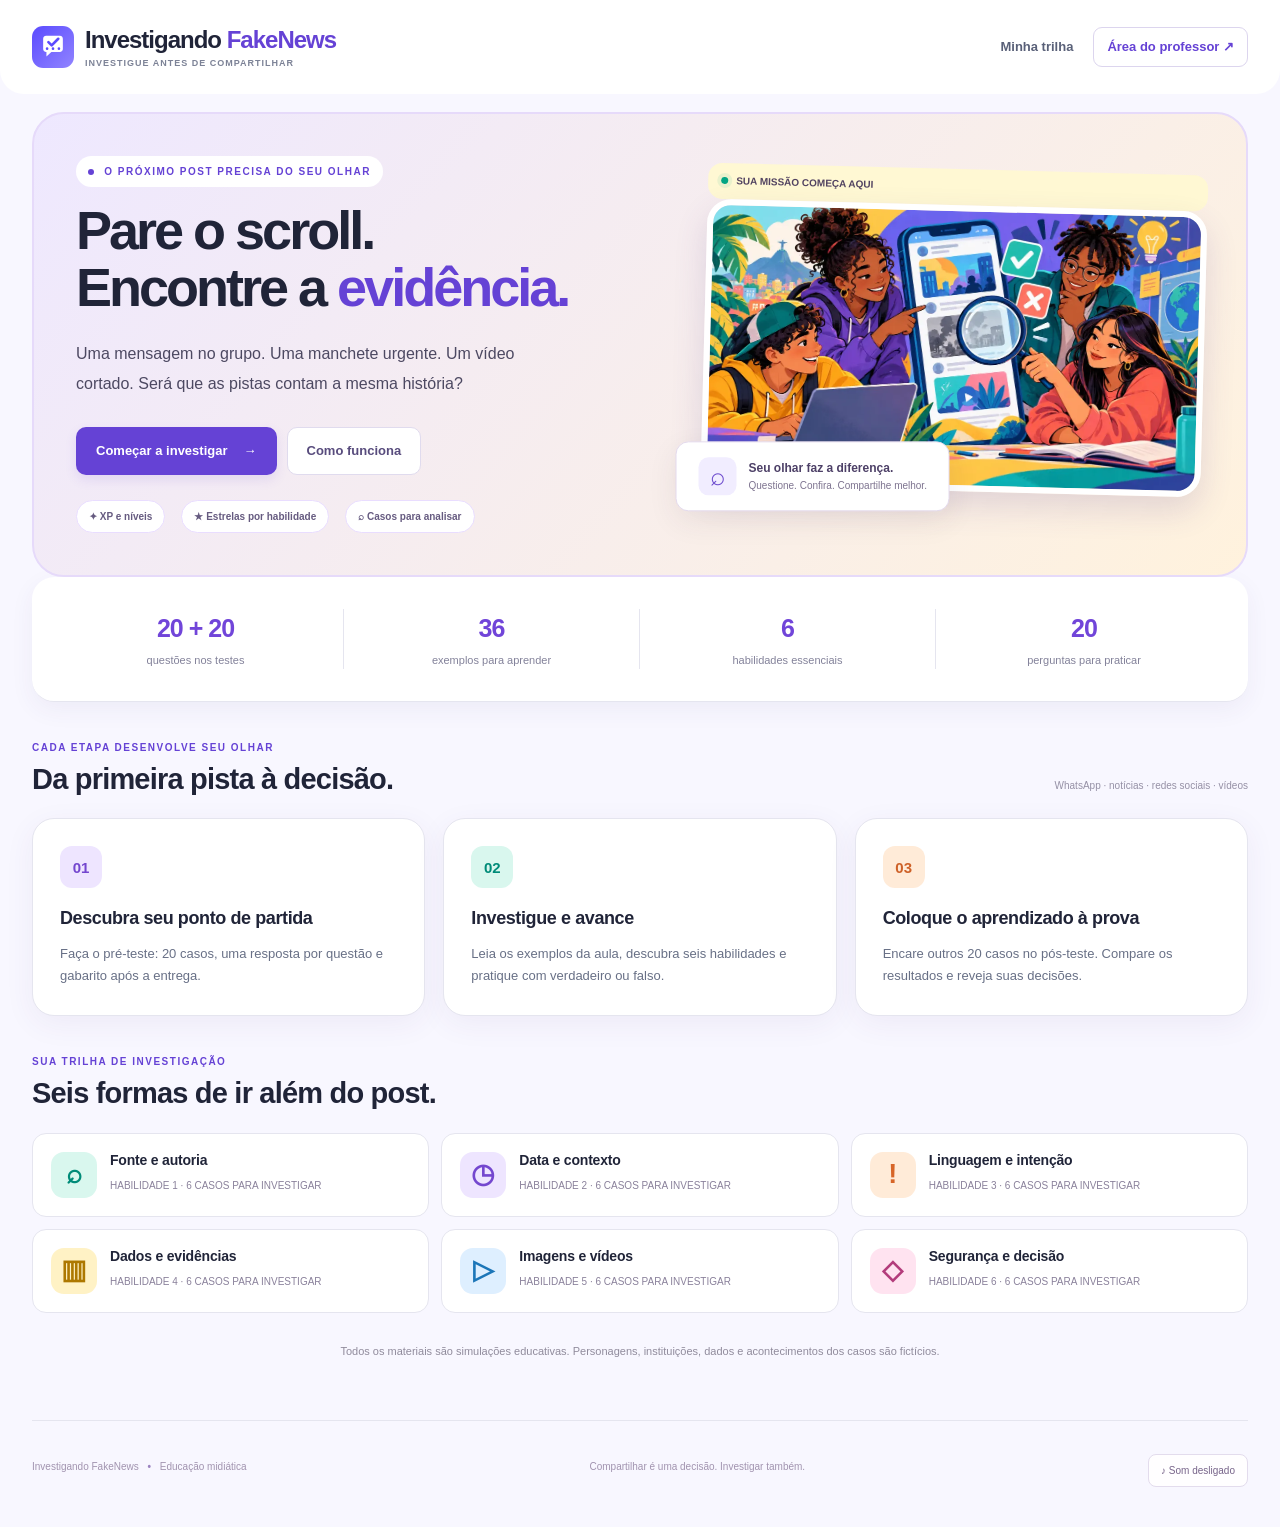
==== index.html @ 429d11fb "Exibir conclusão da aula nos painéis de progresso" ====
<!doctype html>
<html lang="pt-BR">
<head><meta charset="utf-8"><meta name="viewport" content="width=device-width,initial-scale=1"><meta name="description" content="Investigue conversas, notícias e publicações. Uma trilha de educação midiática com missões e provas contextualizadas."><title>Investigando FakeNews — Antes de compartilhar, investigue.</title><link rel="icon" href="assets/logo.svg"><link rel="stylesheet" href="styles.css?v=20261007-1"><link rel="stylesheet" href="scene.css"><link rel="stylesheet" href="aula-jovem.css?v=1"></head>
<body>
<header class="topbar"><a href="#" class="brand" onclick="app.home();return false"><img src="assets/logo.svg" alt=""><span>Investigando <span>FakeNews</span><small>investigue antes de compartilhar</small></span></a><nav aria-label="Principal"><button class="nav-link" onclick="app.login()">Minha trilha</button><button class="nav-link teacher-link" onclick="app.teacher()">Área do professor ↗</button><button id="top-logout" class="nav-link" onclick="cloud.logout()" hidden>Sair da conta</button></nav></header>
<main id="main" tabindex="-1"><section id="connecting" class="screen"><div class="panel"><h1>Recuperando sua trilha…</h1><p>Aguarde enquanto carregamos sua sessão e o progresso salvo.</p></div></section>
<section id="home" class="screen active">
<div class="hero"><div class="hero-copy"><span class="eyebrow"><i></i> O PRÓXIMO POST PRECISA DO SEU OLHAR</span><h1>Pare o scroll.<br>Encontre a <em>evidência.</em></h1><p>Uma mensagem no grupo. Uma manchete urgente. Um vídeo cortado. Será que as pistas contam a mesma história?</p><div class="actions"><button class="btn primary" onclick="app.login()">Começar a investigar <span>→</span></button><button class="btn secondary" onclick="document.getElementById('how').scrollIntoView({behavior:'smooth'})">Como funciona</button></div><div class="hero-pills"><span>✦ XP e níveis</span><span>★ Estrelas por habilidade</span><span>⌕ Casos para analisar</span></div></div><div class="hero-evidence"><div class="hero-label"><span class="pulse"></span> SUA MISSÃO COMEÇA AQUI</div><img class="hero-art" src="assets/aula-digital.webp" alt="Estudantes investigam informações digitais em conjunto"><div id="hero-case" hidden></div><div class="hero-float"><span>⌕</span><div><b>Seu olhar faz a diferença.</b><small>Questione. Confira. Compartilhe melhor.</small></div></div></div></div>
<div class="fact-strip"><div><b>20 + 20</b><span>questões nos testes</span></div><div><b>36</b><span>exemplos para aprender</span></div><div><b>6</b><span>habilidades essenciais</span></div><div><b>20</b><span>perguntas para praticar</span></div></div>
<div id="how" class="section-head"><div><span class="eyebrow">CADA ETAPA DESENVOLVE SEU OLHAR</span><h2>Da primeira pista à decisão.</h2></div><span class="section-note">WhatsApp · notícias · redes sociais · vídeos</span></div><div class="how-grid"><article><span class="step-icon purple">01</span><h3>Descubra seu ponto de partida</h3><p>Faça o pré-teste: 20 casos, uma resposta por questão e gabarito após a entrega.</p></article><article><span class="step-icon green">02</span><h3>Investigue e avance</h3><p>Leia os exemplos da aula, descubra seis habilidades e pratique com verdadeiro ou falso.</p></article><article><span class="step-icon orange">03</span><h3>Coloque o aprendizado à prova</h3><p>Encare outros 20 casos no pós-teste. Compare os resultados e reveja suas decisões.</p></article></div>
<div class="section-head"><div><span class="eyebrow">SUA TRILHA DE INVESTIGAÇÃO</span><h2>Seis formas de ir além do post.</h2></div></div><div id="home-skills" class="home-skills"></div><p class="simulation-note">Todos os materiais são simulações educativas. Personagens, instituições, dados e acontecimentos dos casos são fictícios.</p>
</section>
<section class="screen" id="login"><div class="login-layout"><div class="login-copy"><span class="eyebrow">SEU OLHAR FAZ A DIFERENÇA</span><h1>Você não precisa<br>ter todas as respostas.<br><em>Precisa saber investigar.</em></h1><p>As pistas estão nos casos. Leia com atenção, compare as fontes e use o que encontrar para decidir.</p><div class="login-facts"><b>36</b><span>exemplos para explorar<br>ao longo da trilha</span></div></div><form class="panel login-panel" onsubmit="event.preventDefault();app.enter()"><button class="back" type="button" onclick="app.home()">← Início</button><h2>Entrar com meu código</h2><p>Use o código que você escolheu ao se cadastrar. Suas respostas continuam de onde parou.</p><label for="code">Meu código de aluno</label><input id="code" placeholder="JOAO301" maxlength="20" required autocomplete="off" aria-describedby="code-help login-error"><small id="code-help">Guarde seu código. Ele é a chave de acesso ao seu progresso.</small><fieldset class="avatar-select"><legend>Escolha seu símbolo</legend><div id="login-avatars" class="avatar-options"></div></fieldset><p id="login-error" class="error" role="alert"></p><button class="btn primary full" type="submit">Continuar minha trilha →</button><button class="btn secondary full" type="button" onclick="cloud.studentSignupScreen()">Sou novo: criar meu código</button><p class="small muted">Não precisa de e-mail nem senha. Ao terminar em um computador compartilhado, use Sair da conta.</p></form></div></section>
<section class="screen" id="student-signup"><div class="login-layout"><div class="login-copy"><span class="eyebrow">PRIMEIRA INVESTIGAÇÃO</span><h1>Seu nome.<br>Sua turma.<br><em>Seu código.</em></h1><p>Cadastre-se uma vez. Depois, basta usar seu código para continuar.</p></div><form class="panel login-panel" onsubmit="event.preventDefault();cloud.registerStudent(this)"><button class="back" type="button" onclick="app.login()">← Já tenho um código</button><h2>Criar meu código de aluno</h2><label for="student-name">Nome escolhido para seu código</label><input id="student-name" name="name" minlength="2" maxlength="80" required autocomplete="name" oninput="cloud.previewCode()"><label for="student-class">Número da turma</label><select id="student-class" name="classroom_id" required onchange="cloud.previewCode()"><option value="">Carregando turmas…</option></select><small id="class-help">Escolha a turma cadastrada pelo seu professor.</small><p id="student-code-preview" class="notice">Seu código será seu nome + número da turma, sem espaços. Exemplo: JOAO301.</p><p id="student-signup-error" class="error" role="alert"></p><button class="btn primary full" type="submit">Cadastrar meu código →</button></form></div></section>
<section class="screen" id="student-code"><div class="panel account-panel"><span class="eyebrow">CADASTRO CONCLUÍDO</span><h1>Este é o seu código.</h1><p>Anote ou copie antes de continuar. Na próxima vez, você entra só com ele.</p><p id="created-code" class="created-code"></p><p id="created-student"></p><button class="btn secondary" onclick="cloud.copyCode()">Copiar código</button><button class="btn primary" onclick="app.dashboard()">Começar minha trilha →</button></div></section>
<section class="screen" id="teacher-login"><div class="panel account-panel"><button class="back" onclick="app.home()">← Início</button><h1>Entrar como professor</h1><p>Acompanhe as respostas e a evolução de suas turmas em tempo real.</p><form onsubmit="event.preventDefault();cloud.teacherLogin(this)"><label for="teacher-email">E-mail</label><input id="teacher-email" name="email" type="email" required autocomplete="username"><label for="teacher-password">Senha</label><input id="teacher-password" name="password" type="password" required autocomplete="current-password"><p id="cloud-teacher-error" class="error" role="alert"></p><button class="btn primary full" type="submit">Entrar como professor →</button></form><button class="btn secondary full" onclick="app.show('teacher-signup')">Criar minha conta de professor</button></div></section>
<section class="screen" id="teacher-signup"><div class="panel account-panel"><button class="back" onclick="app.show('teacher-login')">← Já tenho uma conta</button><h1>Criar conta de professor</h1><form onsubmit="event.preventDefault();cloud.registerTeacher(this)"><label for="prof-name">Seu nome</label><input id="prof-name" name="name" minlength="2" maxlength="80" required autocomplete="name"><label for="prof-email">E-mail</label><input id="prof-email" name="email" type="email" required autocomplete="email"><label for="prof-password">Criar senha</label><input id="prof-password" name="password" type="password" minlength="8" required autocomplete="new-password"><p class="small muted">Use pelo menos 8 caracteres. Depois do cadastro, crie suas turmas ou use o convite de outro professor.</p><p id="teacher-signup-message" role="status"></p><button class="btn primary full" type="submit">Criar conta →</button></form></div></section>
<section class="screen" id="dashboard"><div class="player-banner"><div class="player-id"><button class="avatar" id="player-avatar" onclick="app.avatarDialog()" aria-label="Trocar símbolo"></button><div><span class="eyebrow">SUA CENTRAL DE INVESTIGAÇÃO</span><h1 id="greeting"></h1><p id="student-identity"></p><p class="small">Meu código: <b id="student-current-code"></b></p><p id="player-title"></p></div></div><div class="player-stats"><div><small>XP TOTAL</small><b id="xp"></b></div><div><small>NÍVEL</small><b id="level"></b></div><div><small>ESTRELAS</small><b id="total-stars"></b></div></div></div><div class="level-progress"><div><b id="next-level"></b><span id="level-caption"></span></div><div class="progress"><i id="level-bar"></i></div></div><div id="resume"></div>
<div class="panel" style="margin:20px 0"><span class="eyebrow">AULA DE INVESTIGAÇÃO</span><h2>Aprenda a investigar, passo a passo.</h2><p id="class-lesson-status" role="status"></p><p>Uma aula contínua com 36 exemplos e explicações curtas. Leia os casos e descubra o que cada um ensina.</p><button class="btn primary" onclick="app.openClassLesson()">Abrir a aula completa →</button></div>
<details class="panel" style="margin:20px 0">
<summary style="cursor:pointer;font-weight:800;font-size:20px">Guia rápido: como investigar uma informação</summary>
<p>Antes de acreditar ou compartilhar, procure evidências. Use estas perguntas também nas missões:</p>
<ol>
<li><b>Fonte e autoria:</b> quem publicou? Procure a fonte original e veja se ela apresenta evidências.</li>
<li><b>Data e contexto:</b> quando e onde aconteceu? Um fato verdadeiro pode ser antigo ou ter sido retirado do contexto.</li>
<li><b>Linguagem e intenção:</b> o texto informa, vende algo ou tenta causar medo? Um título exagerado é um alerta, não uma prova de falsidade.</li>
<li><b>Dados e evidências:</b> os números mostram de onde vieram e como foram obtidos? Uma coincidência não prova que uma coisa causou outra.</li>
<li><b>Imagens e vídeos:</b> procure a publicação original e versões anteriores; uma imagem real pode receber uma legenda enganosa.</li>
<li><b>Segurança e decisão:</b> compare fontes independentes. Se ainda não houver evidências suficientes, não compartilhe como fato.</li>
</ol>
<div class="notice"><b>Experimente em grupo:</b> uma mensagem diz “URGENTE! Amanhã não haverá aula. Compartilhe!” e não apresenta data, autoria ou comunicado oficial. O que vocês precisam conferir antes de acreditar?</div>
<details><summary style="cursor:pointer;font-weight:700">Ver uma resposta possível</summary><p>Confirme a data e procure o comunicado nos canais oficiais da escola, acessados por você. A mensagem sozinha não prova que a informação é verdadeira nem que é falsa; enquanto não houver confirmação, não a compartilhe como fato.</p></details>
<p><b>Agora pratique:</b> abra as habilidades abaixo, leia as orientações e investigue os casos com atenção às explicações após cada resposta.</p>
</details><div class="dashboard-layout"><div><div class="section-head"><div><span class="eyebrow">UMA DECISÃO BEM FUNDAMENTADA DE CADA VEZ</span><h2>Seu próximo caso está aqui.</h2></div></div><div id="assessment-before"></div><div class="skill-grid" id="steps" style="display:none"></div><div class="assessment-grid" id="assessment-after"></div></div><aside class="game-sidebar"><article class="panel streak-panel"><span class="eyebrow">RITMO DE INVESTIGAÇÃO</span><b id="streak-count"></b><p>Acertos seguidos na primeira tentativa de novas missões.</p><span class="streak-tag">Refazer ajuda a aprender.</span></article><article class="panel collection-panel"><span class="eyebrow">SUAS CONQUISTAS</span><div id="mini-medals" class="mini-medals"></div><button class="back" onclick="app.achievements()">Abrir coleção →</button></article><article class="panel progress-panel"><div><b>Trilha concluída</b><strong id="pct"></strong></div><div class="progress"><i id="bar"></i></div><p id="progress-detail" class="small"></p></article></aside></div><div class="actions end-actions"><button class="btn secondary" onclick="app.result()">Ver minha evolução ↗</button><button class="btn quiet" onclick="app.backup()">Baixar cópia do progresso</button></div></section>
<section class="screen" id="class-lesson"><button class="back" onclick="app.dashboard()">← Central de investigação</button><div class="page-head"><div><span class="eyebrow">AULA COMPLETA · 36 EXEMPLOS</span><h1>Antes de compartilhar, investigue.</h1><p>Uma sequência de exemplos fictícios para aprender a identificar informações enganosas. Leia no seu ritmo e discuta as pistas com a turma.</p></div></div><details class="panel" style="margin:20px 0" id="desafio"><summary style="cursor:pointer;font-weight:800;font-size:20px">Desafio de Educação Digital e Midiática: Especial Fake News</summary><p>Responda verdadeiro ou falso em cada situação. Você verá uma explicação logo após escolher. É uma prática: suas respostas não são enviadas ao professor nem contam como pós-teste.</p><div id="desafio-items"></div></details><div id="class-lesson-content"></div><div class="panel"><h2>Você chegou ao final!</h2><p>Concluir a aula libera o pós-teste para ser feito no momento combinado com seu professor. A conclusão é registrada separadamente das respostas das antigas missões.</p><button class="btn primary" onclick="app.completeClassLesson()">Concluí a aula →</button></div></section>
<section class="screen" id="module"><button class="back" onclick="app.dashboard()">← Central de investigação</button><div id="module-banner" class="module-banner"></div><div class="lesson panel"><span class="eyebrow">FERRAMENTAS PARA ESSES CASOS</span><ul id="lesson-list"></ul></div><div class="progress-panel module-progress"><div><b>Casos concluídos</b><strong id="module-count"></strong></div><div class="progress"><i id="module-bar"></i></div><p id="module-star-hint" class="small"></p></div><div class="mission-grid" id="missions"></div></section>
<section class="screen quiz-screen" id="quiz"><div class="quiz-top"><button class="back" onclick="app.exitQuiz()">← Salvar e sair</button><div><span class="eyebrow" id="quiz-mode"></span><b id="quiz-count"></b></div><button id="review-button" class="btn secondary compact" onclick="app.reviewExam()">Revisar e entregar</button></div><div class="progress"><i id="quiz-bar"></i></div><div class="exam-banner" id="exam-banner"><span>✎ PROVA EM ANDAMENTO</span><span id="exam-status"></span><small>O gabarito aparece depois da entrega.</small></div><div class="question-layout"><div class="case-column"><div class="case-label"><b>⌕ MATERIAL DO CASO</b><button class="back" onclick="app.zoomCase()">Ampliar imagem ↗</button></div><div id="case-content"></div><details class="transcript"><summary>Ler o conteúdo em texto</summary><p id="case-transcript"></p></details></div><article class="question-panel"><div class="question-meta"><span class="pill" id="question-tag"></span><button class="read-btn" onclick="app.readQuestion()">◖)) Ouvir</button></div><span class="question-title" id="question-title"></span><h1 id="question-text"></h1><p id="choose-hint" class="choose-hint"></p><div class="answers" id="answers"></div><div id="feedback" class="feedback hidden" role="status" aria-live="polite"></div><div class="flag-row" id="flag-row"><button id="flag-button" onclick="app.flag()" aria-pressed="false">⚑ Marcar para revisar</button></div><div class="quiz-footer"><small id="xp-hint"></small><div class="actions"><button class="btn secondary compact" id="previous" onclick="app.previous()">← Anterior</button><button class="btn primary" id="next" onclick="app.next()">Próxima →</button></div></div></article></div><div class="exam-navigation panel" id="exam-navigation"><div><b>Navegue pelas questões</b><span><i class="legend-dot filled"></i>Respondida <i class="legend-dot flagged"></i>Revisar</span></div><div class="question-map" id="question-map"></div></div></section>
<section class="screen" id="exam-result"><button class="back" onclick="app.dashboard()">← Central de investigação</button><div class="page-head"><div><span class="eyebrow">ENTREGA CONCLUÍDA</span><h1 id="exam-result-title"></h1><p id="exam-result-subtitle"></p></div><div class="exam-grade" id="exam-grade"></div></div><div id="exam-skill-results" class="skill-results"></div><div class="section-head"><div><span class="eyebrow">O RACIOCÍNIO POR TRÁS DE CADA RESPOSTA</span><h2>Gabarito comentado</h2></div><label class="review-filter"><input id="only-errors" type="checkbox" onchange="app.renderExamReview()"> Mostrar apenas erros</label></div><div id="exam-explanations" class="exam-explanations"></div><div class="actions"><button class="btn primary" onclick="app.dashboard()">Continuar na trilha →</button><button class="btn secondary" onclick="app.result()">Comparar meus resultados</button></div></section>
<section class="screen" id="survey"><button class="back" onclick="app.dashboard()">← Central de investigação</button><div class="page-head"><div><span class="eyebrow">SUA EXPERIÊNCIA CONTA</span><h1>Como foi investigar?</h1><p>Não há resposta certa. Indique quanto concorda com cada frase.</p></div></div><form onchange="app.saveSurveyDraft()" id="survey-form" onsubmit="app.submitSurvey(event)"><div id="survey-items" class="survey-grid"></div><div class="actions"><button class="btn primary" type="submit">Salvar minha avaliação ✓</button></div></form></section>
<section class="screen" id="result"><button class="back" onclick="app.dashboard()">← Central de investigação</button><div class="page-head"><div><span class="eyebrow">SEU PERCURSO EM EVIDÊNCIAS</span><h1>Sua evolução</h1><p>Compare os primeiros resultados dos testes e acompanhe as habilidades praticadas.</p></div></div><div id="result-content"></div><div class="actions"><button class="btn primary" onclick="app.dashboard()">Continuar na trilha →</button><button class="btn secondary" onclick="window.print()">Imprimir resultado</button></div></section>
<section class="screen" id="achievements"><button class="back" onclick="app.dashboard()">← Central de investigação</button><div class="page-head"><div><span class="eyebrow">CADA CONQUISTA TEM UMA HISTÓRIA</span><h1>Sua coleção</h1><p>Investigue novos casos, aperfeiçoe suas respostas e avance nas seis habilidades.</p></div></div><div id="achievement-grid" class="achievement-grid"></div></section>
<section class="screen" id="teacher"><button class="back" onclick="app.home()">← Início</button><div class="page-head"><div><span class="eyebrow">ÁREA DO PROFESSOR</span><h1>Resultados da turma</h1><p>Participantes e respostas salvos no banco online.</p></div></div><div class="notice">Acesso restrito ao professor. As respostas e os resultados são atualizados automaticamente enquanto este painel estiver aberto.</div><details class="panel" style="margin:20px 0"><summary style="cursor:pointer;font-weight:800;font-size:20px">Roteiro para a aula de 40 minutos</summary><ol><li><b>5 minutos:</b> apresente a proposta e pergunte como a turma verifica uma informação.</li><li><b>30 minutos:</b> abra “Aula completa”. Em duplas, leiam os exemplos e conversem sobre as pistas e as explicações. Há 36 exemplos; o ritmo de referência é de cerca de 50 segundos por exemplo.</li><li><b>5 minutos:</b> retome as principais estratégias e peça que os alunos concluam a aula. Organize o pós-teste para a próxima semana.</li></ol><p>O tempo real depende da turma. O botão de conclusão registra que o aluno declarou ter terminado a leitura; ele não registra acertos nem comprova aprendizado. O pós-teste fica disponível após a conclusão e deve ser realizado no momento orientado pelo professor.</p></details><div class="actions"><button class="btn primary" onclick="app.exportCSV()">Resultados CSV ↓</button><button class="btn secondary" onclick="app.exportAnswers()">Respostas CSV ↓</button><button class="btn secondary" onclick="app.backup()">Backup JSON ↓</button><button class="btn quiet" onclick="app.teacher()">Atualizar</button></div><div class="panel"><h2>Minhas turmas</h2><p>Cadastre o número da turma para os alunos poderem criar seus códigos. Para outro professor acompanhar a mesma turma, compartilhe o convite exibido abaixo.</p><form class="actions" onsubmit="event.preventDefault();cloud.createClass(this)"><label>Nova turma <input name="number" inputmode="numeric" pattern="[0-9]{1,5}" placeholder="301" required></label><button class="btn secondary" type="submit">Criar turma</button></form><form class="actions" onsubmit="event.preventDefault();cloud.joinClass(this)"><label>Convite de outro professor <input name="invite" maxlength="24" required autocomplete="off"></label><button class="btn quiet" type="submit">Participar da turma</button></form><p id="class-management-message" role="status"></p><div id="teacher-class-list"></div></div><div id="teacher-stats" class="stats-grid"></div><div class="panel table-panel"><div class="table-head"><h2>Participantes</h2><label>Buscar código<input id="search" type="search" placeholder="ALUNO01" oninput="app.teacherTable(this.value)"></label></div><div class="table-scroll"><table><thead><tr><th>Aluno / turma / código</th><th>Pré-teste</th><th>Pós-teste</th><th>Diferença</th><th>Aula</th><th>XP</th><th>Habilidades</th><th>Percepção</th><th>Em andamento</th><th>Ações</th></tr></thead><tbody id="teacher-rows"></tbody></table></div></div><div id="teacher-details" class="panel hidden"></div></section>
</main>
<footer><span>Investigando FakeNews <b>•</b> Educação midiática</span><span>Compartilhar é uma decisão. Investigar também.</span><button id="sound-toggle" class="sound-toggle" onclick="app.toggleSound()" aria-pressed="false">♪ Som desligado</button></footer>
<div id="toast" class="toast" role="status" aria-live="polite"></div><div id="xp-balloons" class="xp-balloons" aria-hidden="true"></div><div id="reward-live" class="sr-only" aria-live="polite"></div><div id="confetti" aria-hidden="true"></div>
<dialog id="delete-student-dialog" class="dialog" aria-labelledby="delete-student-title"><h2 id="delete-student-title">Excluir aluno?</h2><p id="delete-student-name"></p><p class="notice">Esta ação apaga definitivamente a conta, as respostas e todo o progresso do aluno. Não é possível desfazer.</p><p>Para confirmar, digite o código <b id="delete-student-code"></b>.</p><form onsubmit="event.preventDefault();cloud.deleteStudent(this)"><label>Código do aluno<input id="delete-confirm-code" name="confirm_code" required autocomplete="off" maxlength="20"></label><p id="delete-student-error" role="status"></p><div class="actions"><button class="btn secondary" type="button" onclick="if(!cloud.deleting)this.closest('dialog').close()">Cancelar</button><button class="btn danger" type="submit">Excluir definitivamente</button></div></form></dialog>
<dialog id="exam-intro" class="dialog"><button class="dialog-close" aria-label="Fechar" onclick="this.closest('dialog').close()">×</button><span class="eyebrow">LEIA ANTES DE COMEÇAR</span><h2 id="exam-intro-title"></h2><div class="exam-rules"><div><b>20</b><span>questões essenciais</span></div><div><b>30–40</b><span>minutos sugeridos</span></div></div><ul><li>Leia os materiais e escolha uma alternativa por questão.</li><li>Você pode pular, voltar, mudar respostas e marcar itens para revisar.</li><li>A entrega exige as 20 respostas. O gabarito aparece ao final.</li><li>Não há contagem regressiva. Ao sair, o rascunho será salvo.</li></ul><p id="exam-intro-note" class="notice small"></p><button class="btn primary full" onclick="app.beginExam()">Começar prova →</button></dialog>
<dialog id="exam-review" class="dialog review-dialog"><button class="dialog-close" aria-label="Fechar revisão" onclick="this.closest('dialog').close()">×</button><span class="eyebrow">ANTES DA ENTREGA</span><h2>Revise suas decisões.</h2><p id="review-summary"></p><div id="review-map" class="question-map"></div><p id="review-alert" class="notice"></p><div class="actions"><button class="btn secondary" onclick="document.getElementById('exam-review').close()">Voltar à prova</button><button class="btn primary" id="submit-exam" onclick="app.submitExam()">Entregar as respostas ✓</button></div></dialog>
<dialog id="milestone" class="dialog milestone-dialog"><button class="dialog-close" aria-label="Fechar conquista" onclick="this.closest('dialog').close()">×</button><div class="milestone-icon" id="milestone-icon">★</div><span class="eyebrow">MAIS UMA CONQUISTA</span><h2 id="milestone-title"></h2><p id="milestone-text"></p><button class="btn primary full" onclick="document.getElementById('milestone').close()">Continuar →</button></dialog>
<dialog id="avatar-dialog" class="dialog"><button class="dialog-close" aria-label="Fechar símbolos" onclick="this.closest('dialog').close()">×</button><h2>Seu símbolo de investigação</h2><div id="change-avatars" class="avatar-options"></div></dialog>
<dialog id="image-dialog" class="image-dialog"><button class="dialog-close" aria-label="Fechar imagem" onclick="this.closest('dialog').close()">×</button><h2 id="image-title"></h2><p class="small muted">Imagem do caso. Se precisar, use o zoom do navegador.</p><img id="case-image" alt=""></dialog>

<script src="questions.js"></script><script src="post.js"></script><script src="missions.js"></script><script src="scenes.js"></script><script src="desafio.js?v=20261027-2"></script><script src="app.js?v=20261027-aula4"></script><script src="vendor/supabase-2.117.2.js"></script><script src="config.js"></script><script src="cloud.js?v=20261007-1"></script><script src="navigation.js?v=20261027-aula2"></script>
</body></html>
---- styles.css ----
:root{--ink:#202438;--muted:#687086;--purple:#6542d5;--purple-dark:#4930a4;--green:#008b78;--line:#e5e5ef;--bg:#f6f6fb;--shadow:0 12px 40px #30274c08;--radius:20px}*{box-sizing:border-box}html{scroll-behavior:smooth}body{margin:0;background:var(--bg);font-family:Inter,Arial,Helvetica,sans-serif;color:var(--ink);line-height:1.55}button,input,select{font:inherit}button,a,label.btn{ -webkit-tap-highlight-color:transparent}button{cursor:pointer}button:disabled{cursor:default;opacity:.5}a{color:inherit}button:focus-visible,a:focus-visible,input:focus-visible,summary:focus-visible{outline:3px solid #29a994;outline-offset:4px}h1,h2,h3,p{margin-top:0}h1,h2,h3{line-height:1.15;letter-spacing:-.8px}h1{font-size:42px;margin-bottom:15px}h2{font-size:30px;margin-bottom:15px}h3{font-size:20px;margin-bottom:10px}p{color:var(--muted);margin-bottom:16px}small{font-size:12px}img{max-width:100%;display:block}em{font-style:normal;color:var(--purple)}.topbar{max-width:1320px;margin:auto;min-height:94px;padding:20px 34px;display:flex;justify-content:space-between;align-items:center;gap:20px}.brand{text-decoration:none;display:flex;gap:11px;align-items:center}.brand img{width:42px;height:42px}.brand>span{font-size:23px;letter-spacing:-1px;font-weight:800;line-height:1.2}.brand>span>span{color:var(--purple)}.brand small{display:block;font-size:9px;letter-spacing:1px;font-weight:600;text-transform:uppercase;color:#7c8296;margin-top:3px}.topbar nav{display:flex;gap:20px;align-items:center}.nav-link{border:0;background:transparent;font-size:13px;color:#596078;font-weight:600;padding:9px 0}.teacher-link{color:var(--purple);border:1px solid #dcd5ee;border-radius:9px;padding:9px 13px}.nav-link:hover{color:var(--purple)}main{max-width:1252px;margin:0 auto;min-height:70vh;padding:18px 0 60px}main:focus{outline:0}.screen{display:none}.screen.active{display:block}.eyebrow{font-size:10px;letter-spacing:1.5px;font-weight:800;color:var(--purple);display:block;margin-bottom:15px;line-height:1.5}.eyebrow i{display:inline-block;width:6px;height:6px;background:var(--purple);border-radius:50%;margin-right:6px;vertical-align:middle}.btn{display:inline-flex;align-items:center;justify-content:center;gap:16px;padding:13px 19px;border-radius:10px;font-weight:700;font-size:13px;min-height:47px;border:1px solid transparent;text-decoration:none;transition:transform .15s,background .15s}.btn:hover:not(:disabled){transform:translateY(-1px)}.btn.primary{background:var(--purple);color:#fff;box-shadow:0 5px 12px #6742d51e}.btn.primary:hover:not(:disabled){background:var(--purple-dark)}.btn.secondary{background:#fff;border-color:#e0dbee;color:#584c7d}.btn.quiet{background:transparent;color:var(--muted);border-color:var(--line)}.btn.compact{padding:9px 13px;min-height:39px;font-size:12px}.btn.full{width:100%}.actions{display:flex;flex-wrap:wrap;align-items:center;gap:10px}.back{border:0;background:transparent;padding:5px 0;font-size:12px;color:var(--purple);font-weight:600;text-decoration:none}.back:hover{text-decoration:underline}.panel{background:#fff;border:1px solid var(--line);border-radius:var(--radius);padding:24px;box-shadow:var(--shadow)}.small{font-size:12px}.muted{color:var(--muted)}.error{font-size:12px;color:#be3544;min-height:18px;margin:10px 0}.hidden{display:none!important}.hero{display:grid;grid-template-columns:1.08fr .92fr;align-items:center;gap:64px;padding:55px 52px 56px;background:radial-gradient(ellipse at 82% 35%,#e8e0fd 0,transparent 56%),linear-gradient(115deg,#fff,#f4f0ff);border:1px solid #e8e1f5;border-radius:28px;overflow:hidden;position:relative}.hero h1{font-size:60px;letter-spacing:-3px;line-height:1.06;margin-bottom:23px}.hero-copy>p{font-size:16px;max-width:440px;line-height:1.85}.hero .actions{margin-top:28px}.hero-pills{display:flex;flex-wrap:wrap;gap:16px;font-size:10px;color:#665b80;margin-top:25px;font-weight:600}.hero-evidence{position:relative;min-width:0;transform:rotate(1.5deg);padding-bottom:30px}.hero-label{font-size:10px;font-weight:700;color:#706288;display:flex;gap:8px;align-items:center;padding:0 6px 13px}.pulse{width:7px;height:7px;border-radius:50%;background:#02a583;box-shadow:0 0 0 4px #00a58316}.hero .case-window{box-shadow:0 25px 45px #604e8225;border-radius:18px;transform:none}.hero .case-attachments{display:none}.hero .simulation-stamp{font-size:7px}.hero-float{position:absolute;bottom:6px;left:-25px;display:flex;align-items:center;gap:12px;background:#fff;box-shadow:0 10px 30px #3b2d4a15;padding:15px 22px;border:1px solid #e4daed;border-radius:13px;transform:rotate(-1.5deg)}.hero-float>span{background:#f1edff;color:#6d4cce;font-size:26px;width:38px;height:38px;border-radius:10px;text-align:center;line-height:38px}.hero-float b{display:block;font-size:12px;color:#4d4067}.hero-float small{display:block;font-size:10px;color:#7e7490}.fact-strip{display:grid;grid-template-columns:repeat(4,1fr);padding:32px 16px;margin-bottom:28px;border-bottom:1px solid var(--line)}.fact-strip>div{text-align:center;border-right:1px solid var(--line)}.fact-strip>div:last-child{border:0}.fact-strip b{display:block;font-size:25px;letter-spacing:-1px;color:#554170}.fact-strip span{display:block;color:#83829a;font-size:11px;margin-top:4px}.section-head{display:flex;justify-content:space-between;gap:25px;align-items:end;margin:38px 0 22px}.section-head h2{margin:0;font-size:29px}.section-head .eyebrow{margin-bottom:8px}.section-note{font-size:10px;color:#9590a5;white-space:nowrap;padding-bottom:3px}.how-grid{display:grid;grid-template-columns:repeat(3,1fr);gap:18px}.how-grid article{background:#fff;border:1px solid var(--line);border-radius:18px;padding:27px}.how-grid h3{font-size:18px;line-height:1.35;letter-spacing:-.4px;max-width:260px;margin:18px 0 12px}.how-grid p{font-size:13px;line-height:1.75;margin:0}.step-icon{width:42px;height:42px;display:grid;place-items:center;border-radius:12px;font-size:15px;font-weight:800}.purple{background:#eee5ff;color:#7447cf}.green{background:#d9f7ee;color:#008b78}.orange{background:#ffebd8;color:#ce6128}.home-skills{display:grid;grid-template-columns:repeat(3,1fr);gap:12px}.home-skill{display:flex;gap:13px;align-items:center;background:#fff;padding:18px;border:1px solid var(--line);border-radius:14px}.skill-icon{background:var(--pale);color:var(--color);display:grid;place-items:center;font-size:27px;font-weight:600;width:46px;height:46px;border-radius:13px;flex-shrink:0}.home-skill h3{font-size:14px;margin:0 0 4px;letter-spacing:-.2px}.home-skill small{font-size:10px;color:#8a819b}.simulation-note{font-size:11px;text-align:center;max-width:600px;margin:30px auto 0;color:#908b9c}.login-layout{display:grid;grid-template-columns:1fr 460px;gap:90px;align-items:center;max-width:1060px;margin:30px auto}.login-copy h1{font-size:43px;letter-spacing:-1.8px;line-height:1.25}.login-copy p{font-size:14px;line-height:1.8;max-width:410px}.login-facts{display:flex;align-items:center;gap:16px;margin-top:35px;padding-top:30px;border-top:1px solid var(--line)}.login-facts b{font-size:46px;letter-spacing:-2px;color:var(--purple)}.login-facts span{font-size:12px;color:var(--muted)}.login-panel{padding:35px}.login-panel h2{font-size:27px;margin-top:20px}.login-panel p{font-size:13px}.login-panel label{font-size:12px;font-weight:700;display:block;margin:20px 0 7px}.login-panel input{width:100%;border:1px solid #d5d3e4;border-radius:10px;padding:13px 15px;font-size:18px;letter-spacing:1px;color:var(--ink)}#code-help{display:block;font-size:10px;color:#8c869c;line-height:1.6;margin:8px 0 15px}.avatar-select{border:0;margin:20px 0 0;padding:0}.avatar-select legend{font-size:11px;font-weight:700;margin-bottom:10px}.avatar-options{display:flex;gap:10px;margin:12px 0}.avatar-option{border:2px solid transparent;background:#f6f3ff;border-radius:12px;min-height:63px;min-width:63px;color:var(--purple);font-size:25px;display:grid;place-items:center}.avatar-option.chosen{border-color:var(--purple);background:#e8e0fa}.avatar-option small{font-size:8px;padding:0 5px 4px}.avatar{display:grid;place-items:center;width:68px;height:68px;border:3px solid #fff;background:#eee4ff;border-radius:20px;color:#7952cd;font-size:37px;box-shadow:0 5px 15px #60438615;flex-shrink:0}.player-banner{background:linear-gradient(115deg,#eeebff,#fff 60%);border:1px solid #e1d9f3;border-radius:24px;padding:30px;display:flex;gap:25px;align-items:center;justify-content:space-between}.player-id{display:flex;gap:20px;align-items:center}.player-id .eyebrow{margin-bottom:5px}.player-id h1{font-size:29px;margin:0}.player-id p{font-size:12px;margin:5px 0;color:#7a6694}.player-stats{display:flex;gap:28px;align-items:center}.player-stats>div{border-left:1px solid #e8e1f1;padding-left:27px;min-width:76px}.player-stats small{display:block;color:#8a7e9f;font-size:9px;font-weight:700;letter-spacing:1px}.player-stats b{font-size:26px;letter-spacing:-1px;color:#5d4384;white-space:nowrap}.level-progress{margin:16px 4px 22px}.level-progress>div:first-child{display:flex;justify-content:space-between;gap:15px;font-size:11px;margin-bottom:8px;color:#8b7c9c}.level-progress b{color:#6a5687}.progress{height:7px;border-radius:10px;background:#e9e5f1;overflow:hidden}.progress i{display:block;height:100%;width:0;border-radius:10px;background:linear-gradient(90deg,#8261db,#5e42ce);transition:width .3s}.dashboard-layout{display:grid;grid-template-columns:minmax(0,1fr) 250px;gap:25px}.dashboard-layout .section-head{margin-top:16px}.dashboard-layout .section-head h2{font-size:25px}.game-sidebar{display:flex;flex-direction:column;gap:16px;padding-top:17px}.game-sidebar .panel{padding:22px}.streak-panel{background:linear-gradient(125deg,#fff,#fff5e5)}.streak-panel>b{display:block;font-size:37px;letter-spacing:-1px;color:#bd7918}.streak-panel p{font-size:11px;margin:6px 0 12px}.streak-panel .eyebrow{font-size:8px;color:#af822f}.streak-tag{font-size:9px;color:#a98648;padding:5px 8px;border-radius:6px;background:#fcf0d6}.mini-medals{display:grid;grid-template-columns:repeat(4,1fr);gap:6px;margin:14px 0}.mini-medal{width:36px;height:36px;display:grid;place-items:center;border-radius:11px;background:#fff3cd;color:#b38213;font-size:20px;border:1px solid #edd89a}.mini-medal.off{background:#f5f5f9;color:#c6c5d1;border-color:#e9e8f1}.collection-panel .back{font-size:11px}.progress-panel>div:first-child{display:flex;justify-content:space-between;gap:15px;margin-bottom:10px;font-size:12px}.progress-panel strong{color:var(--purple)}.progress-panel p{font-size:11px;line-height:1.6;margin:11px 0 0}.skill-grid{display:grid;grid-template-columns:repeat(2,1fr);gap:15px;margin:18px 0}.skill-card{border:1px solid #e1e6e9;background:#fff;border-radius:18px;overflow:hidden;position:relative;transition:transform .2s,box-shadow .2s}.skill-card:hover{transform:translateY(-2px);box-shadow:0 12px 30px #37294b0a}.skill-card.locked{background:#fcfcfe}.skill-card-top{background:var(--pale);padding:20px;display:flex;gap:15px;align-items:center}.skill-card-top .skill-icon{background:#ffffffb5;box-shadow:0 4px 8px #00000004}.skill-card-top>div:nth-child(2){flex:1;min-width:0}.skill-card-top span.kicker{display:block;color:var(--color);font-size:8px;letter-spacing:1px;font-weight:800;margin-bottom:5px}.skill-card-top h3{font-size:17px;margin:0;color:var(--color);letter-spacing:-.3px;line-height:1.25}.stars{font-size:16px;white-space:nowrap;color:#d29926;letter-spacing:1px}.stars .empty{color:#c8c2af}.skill-card-body{padding:18px 20px}.skill-card-body p{font-size:11px;min-height:35px;line-height:1.65;margin:0 0 14px}.skill-card-body .progress{height:5px;background:var(--pale)}.skill-card-body .progress i{background:var(--color)}.skill-card-status{display:flex;justify-content:space-between;font-size:9px;color:#8b8998;margin:8px 0 14px}.skill-card-body .btn{width:100%;color:var(--color);border-color:var(--pale);background:var(--pale);font-size:11px;min-height:39px;padding:9px}.assessment{display:flex;gap:18px;align-items:center;background:#fff;border:1px solid #e1dcef;border-radius:15px;padding:20px}.assessment-icon{width:40px;height:40px;background:#efeaff;border-radius:10px;display:grid;place-items:center;font-size:21px;color:var(--purple);flex-shrink:0}.assessment>div:nth-child(2){flex:1}.assessment h3{font-size:15px;margin:0 0 5px;letter-spacing:-.3px}.assessment p{font-size:10px;margin:0;line-height:1.7}.assessment .btn{font-size:11px;min-height:37px;padding:8px 12px;white-space:nowrap}.assessment-grid{display:grid;grid-template-columns:1fr 1fr;gap:15px}.assessment-grid .assessment{flex-wrap:wrap;gap:12px}.assessment-grid .assessment>div:nth-child(2){min-width:120px}.assessment-grid .assessment .btn{width:100%}.resume-card{padding:16px 20px;background:#fff8e2;border:1px solid #eddda1;border-radius:13px;margin-bottom:20px;display:flex;align-items:center;justify-content:space-between;gap:20px}.resume-card p{margin:0;font-size:12px;color:#8e712e}.resume-card b{display:block;font-size:14px;color:#7e631f}.resume-card .btn{font-size:11px;background:#a47824;color:#fff;min-height:38px;padding:8px 12px}.end-actions{margin-top:25px}.module-banner{background:var(--pale);border:1px solid color-mix(in srgb,var(--color) 15%,white);border-radius:22px;padding:32px;margin:22px 0;display:flex;align-items:center;justify-content:space-between;gap:20px}.module-banner .skill-icon{background:#fff9;width:64px;height:64px;font-size:37px}.module-title{display:flex;align-items:center;gap:22px}.module-banner h1{font-size:33px;margin:0 0 10px;color:var(--color)}.module-banner p{font-size:13px;margin:0;max-width:550px;color:#536074}.module-banner .eyebrow{color:var(--color);margin-bottom:7px}.module-badges{text-align:right;font-size:25px}.module-badges small{display:block;font-size:11px;color:var(--color);margin:6px 0 0}.lesson{padding:22px 28px;display:grid;grid-template-columns:210px 1fr;gap:20px}.lesson .eyebrow{margin:4px 0;font-size:10px}.lesson ul{margin:0;padding:0 0 0 17px;display:grid;gap:8px}.lesson li{font-size:12px;color:#6e7083;padding-left:4px}.lesson li::marker{color:var(--purple)}.module-progress{margin:25px 0}.module-progress p{font-size:11px;line-height:1.7;margin-top:8px;color:#878096}.mission-grid{display:grid;grid-template-columns:repeat(3,1fr);gap:19px}.mission-card{background:#fff;border:1px solid var(--line);border-radius:17px;overflow:hidden;box-shadow:var(--shadow)}.mission-thumb{height:184px;background:#eeedf4;overflow:hidden;border-bottom:1px solid var(--line)}.mission-thumb img{width:100%;height:100%;object-fit:cover;object-position:top;transition:transform .4s}.mission-card:hover .mission-thumb img{transform:scale(1.015)}.mission-body{padding:20px}.mission-label{display:flex;justify-content:space-between;color:#9b91ac;font-size:8px;letter-spacing:.7px;font-weight:700}.mission-label b{color:var(--color);letter-spacing:0}.mission-body h3{margin:13px 0 10px;font-size:18px;line-height:1.25;letter-spacing:-.3px}.mission-body p{font-size:11px;line-height:1.75;min-height:39px;margin-bottom:15px}.mission-body .btn{font-size:11px;min-height:38px;width:100%}.quiz-top{display:flex;justify-content:space-between;align-items:center;gap:16px;margin:2px 0 14px}.quiz-top>div{display:flex;gap:12px;align-items:center}.quiz-top .eyebrow{margin:0;font-size:9px}.quiz-top b{font-size:12px;color:#81758d}.quiz-top .back{font-size:12px}.exam-banner{display:flex;gap:20px;align-items:center;margin-top:15px;padding:12px 18px;background:#eae5fc;border:1px solid #ddd5f4;border-radius:10px;font-size:10px;color:#715a9b}.exam-banner>span:first-child{font-size:9px;font-weight:800;letter-spacing:.6px}.exam-banner>span:nth-child(2){font-weight:700}.exam-banner small{font-size:9px;margin-left:auto;color:#8a77a5}.question-layout{display:grid;grid-template-columns:minmax(0,1fr) minmax(0,1.08fr);gap:28px;align-items:start;margin:24px 0}.case-column{min-width:0}.case-label{display:flex;align-items:center;justify-content:space-between;margin-bottom:12px;gap:15px}.case-label>b{font-size:9px;letter-spacing:1px;color:#8c809a}.case-label .back{font-size:10px}.question-panel{background:#fff;border:1px solid var(--line);border-radius:18px;padding:27px;min-width:0}.question-meta{display:flex;gap:10px;justify-content:space-between;align-items:center;margin-bottom:21px}.pill{font-size:9px;font-weight:700;color:var(--color,var(--purple));background:var(--pale,#eee6ff);border-radius:6px;padding:6px 10px}.read-btn{border:0;background:transparent;color:#9b92a7;font-size:10px;padding:5px}.question-title{display:block;font-size:10px;letter-spacing:.2px;color:#9e95a9;font-weight:700;margin-bottom:9px}.question-panel h1{font-size:22px;letter-spacing:-.4px;line-height:1.45;margin-bottom:16px}.choose-hint{font-size:10px;color:#9a90a6;margin-bottom:14px}.answers{display:grid;gap:10px}.answer{border:1px solid #dedbe9;background:#fff;border-radius:11px;padding:14px;display:flex;align-items:flex-start;gap:12px;color:#676275;font-size:12px;text-align:left;line-height:1.7;width:100%;transition:border .15s,background .15s;opacity:1!important}.answer:hover:not(:disabled){border-color:#9a82d5;background:#faf8ff}.letter{display:grid;place-items:center;width:27px;height:27px;background:#f4f1fa;color:#8c7fa1;border-radius:7px;font-weight:700;font-size:11px;flex-shrink:0;line-height:1}.answer.selected{border:2px solid #7956d1;padding:13px;background:#f5f0ff;color:#5b4880}.answer.selected .letter{background:#7d59d6;color:#fff}.answer.correct{border-color:#54b392;background:#edfaf4;color:#287453}.answer.correct .letter{background:#4ba884;color:#fff}.answer.wrong{border-color:#d898a5;background:#fff1f4;color:#9d5367}.answer.wrong .letter{background:#c87789;color:#fff}.feedback{font-size:12px;line-height:1.8;margin-top:17px;padding:16px;border-radius:10px;background:#f3f8f5;color:#49705c;border:1px solid #d9eadf}.feedback b{display:block;margin-bottom:6px;font-size:12px}.feedback.bad{background:#fff8ef;color:#8e704b;border-color:#f0e1c8}.flag-row{margin-top:16px}.flag-row button{border:0;background:#f6f4f9;border-radius:8px;font-size:10px;color:#9a8eaa;padding:9px 12px}.flag-row button[aria-pressed=true]{background:#fff0c9;color:#99700b}.quiz-footer{display:flex;flex-direction:column;gap:13px;margin-top:22px;padding-top:16px;border-top:1px solid #eeebf4}.quiz-footer>small{font-size:9px;line-height:1.6;color:#a097ae}.quiz-footer .actions{justify-content:space-between}.quiz-footer .btn{font-size:11px;min-height:40px;padding:10px 14px}.transcript{margin-top:15px;padding:13px 16px;border:1px solid #e3deec;border-radius:11px;font-size:11px;color:#8b829a;background:#fbfaff}.transcript summary{cursor:pointer;font-weight:600}.transcript p{font-size:14px;line-height:1.9;margin:14px 0 0;white-space:pre-line;color:#655d76}.exam-navigation{margin:25px 0;padding:19px 22px}.exam-navigation>div:first-child{display:flex;gap:20px;justify-content:space-between;align-items:center;font-size:11px;color:#867991;margin-bottom:13px}.exam-navigation>div:first-child b{color:#6b5b7d}.exam-navigation>div:first-child span{font-size:9px;display:flex;gap:8px;align-items:center}.legend-dot{width:9px;height:9px;display:inline-block;border-radius:3px}.legend-dot.filled{background:#b7a4e9}.legend-dot.flagged{background:#f6d47a;margin-left:8px}.question-map{display:grid;grid-template-columns:repeat(10,1fr);gap:8px}.qnav{border:1px solid #e3deee;background:#fff;border-radius:8px;position:relative;min-height:37px;min-width:0;font-size:11px;color:#a098ae;line-height:1;padding:8px}.qnav.answered{border-color:#d3c3f1;background:#efe7ff;color:#7755b7}.qnav.flagged{box-shadow:inset 0 -3px #eac258}.qnav.flagged::after{content:'⚑';position:absolute;right:3px;top:3px;font-size:8px;color:#b98a16}.qnav.current{outline:2px solid var(--purple);outline-offset:2px;color:var(--purple)}.page-head{display:flex;gap:25px;justify-content:space-between;align-items:center;margin:30px 0}.page-head p{font-size:13px;line-height:1.8;margin-bottom:0}.page-head .eyebrow{margin-bottom:8px}.exam-grade{flex-shrink:0;background:linear-gradient(125deg,#7150d3,#9a72e9);border-radius:20px;padding:22px 34px;text-align:center;color:#fff;min-width:175px}.exam-grade b{font-size:41px;letter-spacing:-2px;display:block;line-height:1.1}.exam-grade small{font-size:10px;color:#ebddff}.skill-results{display:grid;grid-template-columns:repeat(6,1fr);gap:10px}.skill-result{background:#fff;border:1px solid var(--line);border-radius:12px;padding:15px 12px}.skill-result>span{color:var(--color);font-size:10px;font-weight:700;display:block;min-height:31px;line-height:1.5}.skill-result>b{font-size:21px;display:block;margin:9px 0 8px;color:#7c6c93}.skill-result .progress{height:4px;background:var(--pale)}.skill-result .progress i{background:var(--color)}.review-filter{font-size:11px;display:flex;align-items:center;gap:7px;color:#8c809c;white-space:nowrap}.review-filter input{accent-color:var(--purple)}.exam-explanations{display:grid;gap:12px;margin-bottom:30px}.review-item{background:#fff;border:1px solid var(--line);border-radius:15px;overflow:hidden}.review-item>summary{display:flex;align-items:center;gap:15px;padding:18px 22px;cursor:pointer;list-style:none}.review-item>summary::-webkit-details-marker{display:none}.review-item>summary>b{width:28px;height:28px;display:grid;place-items:center;border-radius:8px;background:#f5f1fb;color:#887d98;font-size:11px;flex-shrink:0}.review-item>summary>span{flex:1;font-size:13px;font-weight:600;color:#665976}.review-item>summary>small{font-size:10px;border-radius:5px;padding:4px 8px;white-space:nowrap}.review-item>summary::after{content:'＋';font-size:14px;color:#988aaa}.review-item[open]>summary::after{content:'−'}.review-item .status-correct{color:#378064;background:#e8f6ee}.review-item .status-wrong{color:#a17446;background:#fff1dd}.review-item-body{padding:0 22px 22px}.review-item-body .review-prompt{font-size:13px;line-height:1.8;color:#6b607b}.review-item-body .review-answer{padding:10px 13px;border-radius:8px;background:#f5f1fb;font-size:12px;line-height:1.8;color:#796a8d;margin-bottom:8px}.review-item-body .review-answer.correct-answer{background:#eef8f2;color:#4f8166}.review-rationale{padding:14px 16px;background:#faf9fd;border:1px solid #eeeaf3;border-radius:10px;margin:14px 0 0;font-size:12px;line-height:1.85}.review-case{margin:13px 0}.review-case>summary{font-size:11px;color:var(--purple);cursor:pointer}.review-case .case-window{max-width:580px;margin:15px 0}.survey-grid{display:grid;grid-template-columns:1fr 1fr;gap:16px;margin-bottom:25px}.survey-item{background:#fff;border:1px solid var(--line);border-radius:17px;padding:22px}.survey-item fieldset{border:0;padding:0;margin:0}.survey-item legend{font-size:14px;font-weight:600;color:#756385;line-height:1.65;margin-bottom:20px}.scale{display:grid;grid-template-columns:repeat(5,1fr);gap:6px}.scale input{position:absolute;opacity:0}.scale label{display:block;text-align:center;font-size:8px;line-height:1.6;color:#aaa0b7;padding:10px 4px;border:1px solid #e9e3f1;border-radius:10px;cursor:pointer;min-height:92px}.scale label b{display:block;font-size:22px;color:#a291bd;margin-bottom:3px}.scale input:checked+label{border:2px solid #8763d0;background:#f3ecfc;color:#8265a8;padding:9px 3px}.scale input:checked+label b{color:#7d5cbb}.scale input:focus-visible+label{outline:3px solid #29a994;outline-offset:3px}.stats-grid{display:grid;grid-template-columns:repeat(4,1fr);gap:16px;margin:24px 0}.stat{background:#fff;border:1px solid var(--line);border-radius:16px;padding:24px}.stat>span{display:block;font-size:9px;letter-spacing:1px;font-weight:700;color:#9387a3;margin-bottom:8px}.stat>b{font-size:33px;display:block;letter-spacing:-1px;color:#765c95}.stat>small{font-size:10px;display:block;color:#a398b1;margin-top:4px}.result-grid{display:grid;grid-template-columns:1fr 1fr;gap:18px;margin:25px 0}.result-grid h2{font-size:21px}.result-grid p{font-size:12px;line-height:1.8}.chart-row{display:flex;gap:15px;align-items:center;margin:20px 0;font-size:10px;color:#867596}.chart-track{height:10px;flex:1;border-radius:20px;background:#eee7f5;overflow:hidden}.chart-track i{display:block;height:100%;background:#baa0dc;border-radius:20px}.chart-row.post i{background:#65b29a}.chart-row b{width:36px;text-align:right;font-size:12px}.result-actions{display:flex;gap:10px;flex-wrap:wrap;margin-top:25px}.result-actions .btn{font-size:11px;min-height:38px}.result-skills{display:grid;gap:12px;margin-top:18px}.result-skill{display:flex;align-items:center;gap:14px;border-bottom:1px solid #eeeaf5;padding:13px 0}.result-skill>div{flex:1}.result-skill b{font-size:12px;color:var(--color)}.result-skill small{display:block;font-size:9px;color:#9f92af;margin-top:4px}.achievement-grid{display:grid;grid-template-columns:repeat(4,1fr);gap:17px}.achievement{padding:26px 20px;border:1px solid #e5d49e;border-radius:17px;background:linear-gradient(140deg,#fff,#fff8e3);text-align:center}.achievement.off{background:#fff;border-color:var(--line)}.achievement>span{display:grid;place-items:center;width:56px;height:56px;border-radius:17px;background:#fff2c2;margin:0 auto 18px;font-size:30px;color:#b38723;border:1px solid #e9d188}.achievement.off>span{background:#f7f5fa;border-color:#ebe7f2;color:#c5bbd1}.achievement h3{font-size:15px;letter-spacing:-.2px;color:#8f7042;line-height:1.3}.achievement.off h3{color:#9b8ba9}.achievement p{font-size:10px;line-height:1.7;color:#a58d6c;margin-bottom:0;min-height:33px}.achievement.off p{color:#b0a6b9}.achievement small{display:block;font-size:9px;color:#b3996f;margin-top:15px;font-weight:700}.notice{background:#f1edfa;border:1px solid #e0d7f0;color:#8f78ab;padding:16px 20px;border-radius:10px;font-size:12px;line-height:1.8;margin:15px 0 20px}.table-head{display:flex;justify-content:space-between;align-items:center;gap:20px;margin-bottom:20px}.table-head h2{font-size:23px;margin:0}.table-head label{font-size:9px;color:#9c8dad}.table-head input{display:block;margin-top:5px;border:1px solid #ded6ea;border-radius:8px;padding:9px 12px;color:#7c6b8e;font-size:12px}.table-scroll{overflow:auto}table{width:100%;border-collapse:collapse;font-size:11px;text-align:left;white-space:nowrap}th{font-size:9px;color:#9a89ad;background:#f9f6fc;padding:13px 11px}td{padding:15px 11px;border-bottom:1px solid #ede7f5;color:#8b779c}td button{font-size:10px;border:1px solid #ddd0ec;background:#fff;border-radius:6px;padding:6px 9px;color:#9a81b1}#teacher-details{margin-top:22px}#teacher-details h2{font-size:24px}#teacher-details h3{font-size:17px;margin-top:22px}#teacher-details p{font-size:12px;line-height:1.8}.dialog{border:1px solid #e0d7f0;border-radius:23px;padding:35px;width:min(92vw,540px);max-height:88vh;overflow:auto;box-shadow:0 20px 80px #2c213655;color:var(--ink)}.dialog::backdrop,.image-dialog::backdrop{background:#30233b77;backdrop-filter:blur(5px)}.dialog h2{font-size:29px;margin-top:12px}.dialog p{font-size:12px;line-height:1.85}.dialog ul{padding-left:20px;margin:24px 0;color:#9784a7;display:grid;gap:12px;font-size:12px;line-height:1.8}.dialog-close{position:absolute;right:14px;top:10px;font-size:24px;background:#faf8fd;border:0;color:#a593b6;border-radius:50%;width:31px;height:31px;line-height:31px;padding:0}.exam-rules{display:flex;gap:15px;margin:22px 0}.exam-rules>div{flex:1;background:#f4effb;border-radius:12px;padding:15px}.exam-rules b{display:block;color:#9475c1;font-size:25px;line-height:1.4}.exam-rules span{font-size:10px;color:#a695b7}.review-dialog .question-map{margin:20px 0;grid-template-columns:repeat(5,1fr);gap:10px}.review-dialog .qnav{min-height:40px}.review-dialog .notice{font-size:11px}.milestone-dialog{text-align:center}.milestone-icon{font-size:40px;width:90px;height:90px;border-radius:30px;background:#fff0c2;color:#d7a024;display:grid;place-items:center;margin:0 auto 25px}.image-dialog{width:min(94vw,920px);border:0;border-radius:16px;padding:30px;max-height:94vh;box-shadow:0 20px 80px #0004}.image-dialog h2{font-size:22px;color:#8d72a6;max-width:85%}.image-dialog img{width:100%;height:auto;border:1px solid #e4def0;border-radius:12px}.toast{position:fixed;bottom:25px;left:50%;transform:translate(-50%,20px);background:#34274b;color:#fff;border-radius:12px;padding:14px 22px;font-size:12px;line-height:1.7;z-index:90;box-shadow:0 8px 30px #2d23452b;max-width:min(90vw,650px);opacity:0;pointer-events:none;transition:opacity .2s,transform .2s}.toast.show{opacity:1;transform:translate(-50%,0)}.xp-balloons{position:fixed;right:38px;bottom:95px;z-index:89;pointer-events:none}.xp-balloon{position:relative;width:114px;height:135px;background:linear-gradient(145deg,#b98bff,#7650d1 65%,#5b36ad);border:2px solid #cab0ef;border-radius:52% 52% 49% 49%;box-shadow:inset -12px -10px 25px #4f25933a,0 13px 35px #6243b24d;color:white;display:flex;flex-direction:column;align-items:center;justify-content:center;animation:xp-float 4.6s ease-out forwards;margin-top:14px;text-align:center}.xp-balloon::before{content:'';position:absolute;left:24px;top:15px;width:15px;height:30px;border-radius:50%;background:#fff5;transform:rotate(30deg)}.xp-balloon::after{content:'';position:absolute;width:1px;height:50px;top:100%;left:50%;background:#b79acb;box-shadow:0 0 1px #c4adda}.xp-balloon>b{font-size:25px;line-height:1.3;letter-spacing:-1px}.xp-balloon small{font-size:10px;color:#eedfff}.xp-balloon i{position:absolute;bottom:-5px;border-left:6px solid transparent;border-right:6px solid transparent;border-top:9px solid #8458c6;width:0;height:0}.sound-toggle{position:fixed;bottom:17px;right:20px;padding:7px 11px;border:1px solid #e3dced;background:#ffffffef;color:#a28faf;border-radius:8px;font-size:9px;z-index:40}.sound-toggle[aria-pressed=true]{color:#8f6bb3;background:#f7efff}#confetti{position:fixed;inset:0;pointer-events:none;z-index:80;overflow:hidden}#confetti i{position:absolute;top:-25px;width:8px;height:13px;opacity:0;animation:confetti-drop 1.9s ease-out forwards}.sr-only{position:absolute;width:1px;height:1px;padding:0;margin:-1px;overflow:hidden;clip:rect(0,0,0,0);white-space:nowrap;border:0}footer{display:flex;align-items:center;justify-content:space-between;max-width:1252px;margin:auto;padding:25px 0 40px;border-top:1px solid var(--line);font-size:10px;color:#a193af}footer b{color:#9b83c0;margin:0 6px}
@keyframes xp-float{0%{transform:translateY(65px) scale(.7);opacity:0}12%{transform:translateY(0) scale(1);opacity:1}70%{transform:translateY(-30px) rotate(3deg);opacity:1}100%{transform:translateY(-180px) rotate(-6deg);opacity:0}}@keyframes confetti-drop{0%{transform:translateY(0) rotate(0);opacity:0}15%{opacity:1}100%{transform:translateY(85vh) rotate(440deg);opacity:0}}
@media(max-width:1320px){main,footer{margin-left:32px;margin-right:32px}.hero{gap:42px;padding:46px 40px}.hero h1{font-size:54px}.topbar{padding:20px 32px}}
@media(max-width:1080px){.hero{gap:28px;padding:35px 28px}.hero h1{font-size:46px;letter-spacing:-2px}.hero-copy>p{font-size:14px}.hero .eyebrow{font-size:8px}.hero-pills{gap:10px;font-size:8px}.hero-float{left:-10px;padding:12px 15px}.dashboard-layout{grid-template-columns:minmax(0,1fr) 220px;gap:18px}.skill-card-top{padding:16px;gap:10px}.skill-card-top h3{font-size:15px}.skill-card-top .skill-icon{width:39px;height:39px}.player-stats{gap:17px}.player-stats>div{padding-left:18px}.question-layout{gap:20px;grid-template-columns:minmax(0,1fr) minmax(0,1fr)}.question-panel{padding:21px}.question-panel h1{font-size:20px}.answer{font-size:11px}.mission-grid{grid-template-columns:repeat(3,1fr)}.login-layout{gap:40px;grid-template-columns:1fr 420px}.login-copy h1{font-size:35px}.skill-results{grid-template-columns:repeat(3,1fr)}.skill-result>span{min-height:0}.home-skills{grid-template-columns:repeat(2,1fr)}.section-note{display:none}.achievement-grid{grid-template-columns:repeat(3,1fr)}}
@media(max-width:820px){main,footer{margin-left:23px;margin-right:23px}.topbar{padding:16px 23px;min-height:84px}.hero{gap:24px;grid-template-columns:1fr;padding:37px}.hero h1{font-size:56px}.hero-copy>p{max-width:500px}.hero-evidence{max-width:440px;margin:10px auto;width:100%;transform:rotate(1deg)}.hero-label{font-size:9px}.hero .eyebrow{font-size:9px}.hero-pills{font-size:10px;gap:16px}.hero-float{left:-15px}.how-grid{grid-template-columns:1fr}.how-grid article{display:grid;grid-template-columns:45px 1fr;gap:0 18px}.how-grid h3{margin:0 0 10px;max-width:none;align-self:center}.how-grid p{grid-column:2;font-size:12px}.section-head h2{font-size:27px}.dashboard-layout{grid-template-columns:1fr}.game-sidebar{display:grid;grid-template-columns:1fr 1fr;padding-top:0}.game-sidebar .progress-panel{grid-column:1/-1}.player-banner{padding:24px;align-items:start}.player-stats{gap:15px;flex-direction:column;align-items:stretch}.player-stats>div{min-width:90px;padding-left:20px;border-left:1px solid #e8e1f1}.player-stats b{font-size:20px}.player-id{align-items:flex-start;gap:16px}.player-id h1{font-size:26px}.player-id .eyebrow{font-size:8px}.avatar{width:59px;height:59px;font-size:31px;border-radius:17px}.question-layout{grid-template-columns:1fr;gap:23px}.case-column{width:100%;max-width:640px;margin:auto}.question-panel{padding:27px}.question-panel h1{font-size:24px}.answer{font-size:13px}.exam-banner small{display:none}.question-map{grid-template-columns:repeat(10,1fr)}.quiz-top .btn{font-size:10px;padding:8px 10px;min-height:35px}.quiz-top .eyebrow{font-size:8px}.quiz-top>div{gap:6px}.lesson{grid-template-columns:1fr;gap:13px}.module-banner{padding:25px;flex-wrap:wrap}.module-banner h1{font-size:28px}.module-badges{font-size:20px;text-align:left;margin-left:85px}.mission-grid{grid-template-columns:repeat(2,1fr)}.mission-body h3{font-size:17px}.login-layout{grid-template-columns:1fr;max-width:490px;gap:25px}.login-copy{display:none}.login-panel{padding:33px}.stats-grid{grid-template-columns:repeat(2,1fr)}.result-grid{grid-template-columns:1fr}.survey-grid{grid-template-columns:1fr}.achievement-grid{grid-template-columns:repeat(2,1fr)}.page-head h1{font-size:34px}.exam-grade{padding:20px;min-width:135px}.exam-grade b{font-size:34px}.section-head{align-items:start}.review-filter{font-size:10px}.scale label{min-height:82px}.table-panel{padding:20px}.fact-strip{margin-bottom:18px;padding:25px 0}.fact-strip b{font-size:22px}.fact-strip span{font-size:9px}.home-skills{gap:10px}}
@media(max-width:520px){.topbar{padding:16px;min-height:76px}.brand{gap:7px}.brand img{width:33px;height:33px}.brand>span{font-size:19px}.brand small{font-size:7px;letter-spacing:.5px}.topbar nav{gap:12px}.nav-link{font-size:10px}.topbar .teacher-link{padding:7px 8px;font-size:9px}.topbar .nav-link:first-child{display:none}main{margin:0 15px;padding-top:10px;padding-bottom:40px}.hero{padding:30px 21px;border-radius:21px;gap:24px}.hero h1{font-size:42px;letter-spacing:-2px}.hero .eyebrow{font-size:8px;letter-spacing:1px}.hero-copy>p{font-size:13px;line-height:1.8}.hero .actions{gap:9px;margin-top:23px}.hero .btn{font-size:11px;min-height:42px;padding:10px 14px;gap:10px}.hero-pills{font-size:8px;gap:10px;margin-top:18px}.hero-evidence{transform:none;margin-top:0}.hero-label{font-size:8px;padding-bottom:10px}.hero .chat-bubble p{font-size:13px}.hero .chat-head b{font-size:13px}.hero .chat-head small{font-size:9px}.hero .chat-tools{font-size:11px}.hero .chat-area{padding:12px;gap:8px}.hero .chat-bubble{width:95%;padding:8px 10px}.hero .chat-input{font-size:11px}.hero .simulation-stamp{font-size:6px}.hero-float{left:-5px;bottom:7px;padding:11px 14px;gap:8px}.hero-float>span{width:30px;height:30px;line-height:30px;font-size:22px}.hero-float b{font-size:10px}.hero-float small{font-size:8px}.fact-strip{grid-template-columns:repeat(2,1fr);gap:19px;padding:24px 0}.fact-strip>div:nth-child(2){border-right:0}.fact-strip b{font-size:23px}.fact-strip span{font-size:9px}.section-head{margin:28px 0 18px;flex-wrap:wrap;gap:12px}.section-head .eyebrow{font-size:8px}.section-head h2{font-size:25px;letter-spacing:-.6px;line-height:1.3}.how-grid{gap:12px}.how-grid article{padding:22px 19px;grid-template-columns:33px 1fr;gap:0 14px}.step-icon{width:33px;height:33px;font-size:12px;border-radius:10px}.how-grid h3{font-size:15px;margin:0 0 7px;line-height:1.4}.how-grid p{font-size:11px}.home-skills{grid-template-columns:1fr}.home-skill{padding:14px 16px;gap:12px}.home-skill .skill-icon{width:38px;height:38px;font-size:22px;border-radius:11px}.home-skill h3{font-size:13px}.home-skill small{font-size:9px}.simulation-note{font-size:10px;line-height:1.7;margin-top:25px}.login-layout{margin:10px auto}.login-panel{padding:25px}.login-panel h2{font-size:26px}.player-banner{padding:20px;display:block}.player-id h1{font-size:25px}.player-id p{font-size:11px}.player-id .eyebrow{font-size:7px}.avatar{width:51px;height:51px;font-size:27px;border-radius:14px}.player-stats{flex-direction:row;justify-content:space-between;gap:8px;border-top:1px solid #e8e1f1;margin-top:22px;padding-top:15px}.player-stats>div{padding:0 12px;min-width:0;border-left:1px solid #e8e1f1}.player-stats>div:first-child{border-left:0;padding-left:0}.player-stats small{font-size:7px}.player-stats b{font-size:23px}.level-progress>div:first-child{font-size:9px;gap:10px}.level-progress>div:first-child span{text-align:right}.dashboard-layout .section-head h2{font-size:24px}.skill-grid{grid-template-columns:1fr;gap:12px}.skill-card-top{padding:17px 20px}.skill-card-top h3{font-size:18px}.skill-card-body{padding:16px 20px}.skill-card-body p{min-height:0;font-size:12px;margin-bottom:13px}.skill-card-status{font-size:10px;margin:10px 0 13px}.skill-card-body .btn{font-size:12px;min-height:41px}.skill-card-top .kicker{font-size:8px}.assessment{padding:17px;gap:13px;flex-wrap:wrap}.assessment>div:nth-child(2){min-width:140px}.assessment .btn{width:100%;min-height:39px}.assessment h3{font-size:15px}.assessment p{font-size:11px}.assessment-grid{grid-template-columns:1fr}.game-sidebar{gap:12px}.game-sidebar .panel{padding:18px}.mini-medals{grid-template-columns:repeat(3,1fr);gap:5px}.mini-medal{width:30px;height:30px;font-size:17px;border-radius:9px}.game-sidebar .eyebrow{font-size:7px}.streak-panel>b{font-size:32px}.streak-panel p{font-size:10px}.streak-tag{font-size:8px;padding:4px 6px}.collection-panel .back{font-size:9px}.resume-card{padding:15px;gap:12px;align-items:start}.resume-card b{font-size:12px}.resume-card p{font-size:10px}.resume-card .btn{font-size:10px;white-space:nowrap;padding:8px 11px}.module-banner{padding:23px 20px;gap:15px;margin-top:18px}.module-title{gap:15px;align-items:start}.module-banner .skill-icon{width:42px;height:42px;border-radius:12px;font-size:26px}.module-banner .eyebrow{font-size:7px}.module-banner h1{font-size:25px;line-height:1.25}.module-banner p{font-size:11px;line-height:1.8}.module-badges{margin-left:57px;font-size:21px}.module-badges small{font-size:10px}.lesson{padding:20px}.lesson .eyebrow{font-size:8px}.lesson li{font-size:11px;line-height:1.8}.mission-grid{grid-template-columns:1fr;gap:16px}.mission-thumb{height:200px}.mission-body{padding:20px}.mission-body h3{font-size:21px}.mission-body p{font-size:12px;min-height:0}.mission-body .btn{min-height:42px;font-size:12px}.quiz-top{gap:7px;flex-wrap:wrap}.quiz-top .back{font-size:10px}.quiz-top>div{margin-left:auto}.quiz-top .eyebrow{font-size:7px}.quiz-top b{font-size:10px}.quiz-top .btn{order:3;width:100%;margin-top:4px;font-size:11px}.exam-banner{padding:10px 12px;gap:10px;justify-content:space-between;font-size:9px}.exam-banner>span:first-child{font-size:7px}.question-layout{gap:18px;margin-top:18px}.case-label>b{font-size:8px}.case-label .back{font-size:9px}.question-panel{padding:22px 18px;border-radius:15px}.question-meta{margin-bottom:18px}.pill{font-size:8px}.question-panel h1{font-size:21px;line-height:1.5;letter-spacing:-.35px}.question-title{font-size:9px}.choose-hint{font-size:10px}.answer{font-size:12px;line-height:1.75;padding:13px 11px;gap:10px}.answer.selected{padding:12px 10px}.letter{width:26px;height:26px;font-size:10px}.answers{gap:9px}.feedback{font-size:11px;padding:13px}.feedback b{font-size:11px}.quiz-footer .btn{font-size:10px;padding:10px 12px}.quiz-footer>small{font-size:9px}.exam-navigation{padding:17px 14px}.exam-navigation>div:first-child{display:block;font-size:11px}.exam-navigation>div:first-child>span{margin-top:8px;font-size:8px}.question-map{grid-template-columns:repeat(5,1fr);gap:9px}.qnav{min-height:39px;font-size:12px}.page-head{margin:24px 0;align-items:start;gap:18px;flex-wrap:wrap}.page-head h1{font-size:32px;letter-spacing:-1px}.page-head .eyebrow{font-size:8px}.page-head p{font-size:12px}.exam-grade{width:100%;display:flex;align-items:center;justify-content:space-between;padding:20px 25px;border-radius:16px}.exam-grade b{font-size:36px}.exam-grade small{font-size:10px}.skill-results{grid-template-columns:repeat(2,1fr);gap:10px}.skill-result{padding:14px}.skill-result>span{font-size:10px;min-height:0}.skill-result>b{font-size:22px}.review-filter{font-size:11px}.review-item>summary{gap:11px;padding:16px}.review-item>summary>span{font-size:12px}.review-item>summary>b{width:24px;height:24px;font-size:10px}.review-item>summary>small{font-size:8px;padding:3px 5px}.review-item-body{padding:0 16px 17px}.review-item-body .review-prompt{font-size:12px}.review-item-body .review-answer{font-size:11px}.review-rationale{font-size:11px}.stats-grid{gap:10px;margin:20px 0}.stat{padding:19px 17px}.stat>span{font-size:8px;letter-spacing:.7px}.stat>b{font-size:29px}.stat>small{font-size:9px}.result-grid>.panel{padding:22px}.result-grid h2{font-size:21px}.achievement-grid{gap:12px}.achievement{padding:23px 15px}.achievement>span{width:47px;height:47px;font-size:26px;border-radius:14px;margin-bottom:15px}.achievement h3{font-size:13px}.achievement p{font-size:9px}.survey-item{padding:22px 17px}.survey-item legend{font-size:13px}.scale label{font-size:7px;min-height:90px;padding:9px 3px}.scale label b{font-size:23px}.scale input:checked+label{padding:8px 2px}.scale{gap:4px}.table-head{align-items:start;flex-wrap:wrap}.table-head h2{font-size:22px}.table-head label{width:100%}.table-head input{width:100%}.notice{font-size:11px;padding:15px 17px}.dialog{padding:30px 23px;border-radius:19px}.dialog h2{font-size:27px}.dialog ul{font-size:11px;gap:10px;margin:20px 0}.dialog .eyebrow{font-size:8px}.exam-rules span{font-size:9px}.review-dialog .actions{display:flex;flex-direction:column}.review-dialog .actions .btn{width:100%;font-size:12px}.image-dialog{padding:22px 15px;border-radius:12px}.image-dialog h2{font-size:19px}.image-dialog img{min-width:0}.image-dialog p{font-size:10px}.xp-balloons{right:20px;bottom:82px}.xp-balloon{width:92px;height:110px}.xp-balloon>b{font-size:22px}.xp-balloon small{font-size:8px}.xp-balloon::after{height:35px}.toast{font-size:11px;padding:12px 15px;bottom:48px;text-align:center}.sound-toggle{font-size:8px;right:15px;bottom:13px}.end-actions .btn{font-size:11px;padding:11px 13px;min-height:42px}footer{margin:0 20px;padding:23px 0 44px;font-size:9px;display:block;line-height:2.1}footer span{display:block}}
@media(prefers-reduced-motion:reduce){html{scroll-behavior:auto}*,*::before,*::after{transition:none!important;animation:none!important}.hero-evidence{transform:none}.hero-float{transform:none}.xp-balloon{opacity:1;transform:none}#confetti{display:none}}
@media print{.topbar,footer,.sound-toggle,.toast,.xp-balloons,.back,.actions,.review-filter,dialog{display:none!important}body{background:white;color:black}main{max-width:none;margin:0;padding:0}.screen{display:none!important}.screen.active{display:block!important}.panel,.stat,.review-item{box-shadow:none;break-inside:avoid;border-color:#ccc}.page-head{margin-top:0}.stats-grid{grid-template-columns:repeat(4,1fr)}.review-item>summary{padding:10px}.review-item-body{display:block}.result-grid{grid-template-columns:1fr 1fr}.chart-track{background:#eee!important}h1,h2,h3{color:black!important}}

.sound-toggle{position:static;flex-shrink:0;font-size:10px;padding:8px 12px;color:#77648a;margin-top:8px}.choose-hint,.quiz-footer>small{color:#7e738d}.question-title{color:#81738f}.transcript{color:#756980}.qnav{color:#79678e}.exam-banner small{color:#75608f}.review-filter{color:#766883}
@media(min-width:1081px){.answer{font-size:13px}.question-panel h1{font-size:23px}}
@media(max-width:520px){.sound-toggle{margin-top:12px;font-size:10px}}

.account-panel{max-width:620px;margin:36px auto}.account-panel form{display:grid;gap:10px}.account-panel label{font-weight:700}.account-panel input,select{width:100%;font:inherit;padding:12px;border:1px solid #d9d3e2;border-radius:10px;background:#fff;color:#24202c}.account-panel .full{margin-top:12px}.created-code{font-size:clamp(20px,5vw,32px);font-weight:800;overflow-wrap:anywhere;background:#f0eafa;padding:20px;border-radius:12px}.class-card{border-top:1px solid #eee;padding:12px 0}.class-card code{overflow-wrap:anywhere}

#top-logout[hidden]{display:none}.brand>span{font-size:clamp(17px,2vw,24px)}.topbar{gap:16px;flex-wrap:wrap}.topbar nav{flex-wrap:wrap}

.student-actions{display:flex;flex-direction:column;gap:8px}.student-actions .delete-student{color:#a32b32;border-color:#e8bdc0}.btn.danger{background:#a32b32;color:white;border-color:#a32b32}#delete-student-dialog input{display:block;width:100%;margin-top:8px}#delete-student-error{color:#a32b32}
---- scene.css ----
.case-window{overflow:hidden;border:1px solid #d9dde6;border-radius:14px;background:#fff;color:#23272d;font-family:Arial,Helvetica,sans-serif;box-shadow:0 10px 28px #19283b0d;text-align:left;line-height:1.5;font-size:16px}.case-window *{box-sizing:border-box}.case-window p{margin:8px 0;line-height:1.6}.case-window h2{font-size:25px;line-height:1.25;margin:12px 0}.case-window small{font-size:12px}.case-avatar{flex-shrink:0;width:40px;height:40px;border-radius:50%;display:grid;place-items:center;background:#dfe8eb;color:#3c6373;font-weight:700;font-size:18px}.chat-status{display:flex;justify-content:space-between;padding:9px 20px;font-size:12px;background:#f6f9f8}.chat-head{display:flex;gap:10px;align-items:center;background:#075e54;color:#fff;padding:15px}.chat-head>span:first-child{font-size:28px}.chat-head .case-avatar{background:#e3ede8;color:#215c4e}.chat-head b{display:block;font-size:17px;line-height:1.3}.chat-head small{opacity:.85;display:block;font-size:11px}.chat-tools{margin-left:auto;white-space:nowrap}.chat-area{display:flex;flex-direction:column;gap:12px;padding:16px;background-color:#eee9df;background-image:radial-gradient(#c6c1b544 1px,transparent 1px);background-size:17px 17px}.chat-date{align-self:center;background:#e5f3f9;color:#496976;border-radius:6px;padding:4px 9px;font-size:10px;box-shadow:0 1px 2px #0002}.chat-bubble{width:89%;position:relative;align-self:flex-start;background:#fff;border-radius:0 10px 10px 10px;padding:10px 13px;box-shadow:0 1px 2px #0002}.chat-sender{font-size:13px;color:#9c4370}.chat-bubble p{font-size:16px;line-height:1.55;margin:5px 0}.chat-bubble small{display:block;text-align:right;font-size:10px;color:#65767e}.chat-bubble.outgoing{background:#d9fdd3;align-self:flex-end;border-radius:10px 0 10px 10px}.chat-bubble.outgoing .chat-sender{color:#367559}.chat-input{display:flex;justify-content:space-between;align-items:center;gap:15px;background:#fff;border-radius:30px;color:#758188;padding:9px 15px;margin-top:5px;font-size:16px}.chat-input span:nth-child(2){flex:1;font-size:13px}.feed-head{display:flex;justify-content:space-between;align-items:center;padding:15px 20px;border-bottom:1px solid #e5e8ef}.feed-head.facebook{background:#f8faff;color:#1877f2}.feed-head.facebook b{font-size:26px;letter-spacing:-1.5px}.feed-head.instagram b{font-family:Georgia,serif;font-style:italic;font-size:28px}.feed-head>span{font-size:20px;color:#333}.feed-post{padding:20px}.feed-user{display:flex;gap:10px;align-items:center}.feed-user>div{flex:1;min-width:0}.feed-user b{display:block;font-size:15px;overflow-wrap:anywhere}.feed-user small{display:block;color:#758089;font-size:11px}.ig-avatar{background:linear-gradient(40deg,#f7b637,#e64281,#7a4ad5);color:#fff;border:2px solid #fff;outline:2px solid #d457a1}.feed-text{font-size:20px!important;line-height:1.6!important;margin:24px 0!important;white-space:normal}.feed-meta{color:#606d7b;font-size:12px;padding:10px 0}.feed-reactions{border-top:1px solid #e7e9ee;padding-top:12px;display:flex;gap:10px;align-items:center;justify-content:space-between;color:#71808a}.feed-reactions small{font-size:11px}.browser-bar{display:flex;align-items:center;gap:12px;padding:10px 15px;background:#edf0f4;font-size:12px;color:#7b8590}.address{padding:6px 10px;background:#fff;border:1px solid #e0e4ea;border-radius:8px;flex:1;white-space:nowrap;overflow:hidden;text-overflow:ellipsis;color:#536071}.news-head{padding:18px 22px;background:#122e47;color:#fff;display:flex;align-items:center;justify-content:space-between;gap:12px}.news-head b{font-family:Georgia,serif;font-size:24px;white-space:nowrap}.news-head>span{font-size:9px;letter-spacing:.4px}.news-article{padding:24px}.news-section{font-size:10px;letter-spacing:1px;font-weight:700;color:#b43c32}.news-article h2{font-family:Georgia,serif;font-size:30px;line-height:1.22}.news-byline{font-size:11px;line-height:1.8;color:#67788a;margin:15px 0}.news-rule{width:44px;height:3px;background:#bc382a;margin:16px 0}.news-article p{font-size:17px;line-height:1.75}.pdf-bar{background:#3e4654;color:#fff;padding:14px 18px;display:flex;gap:12px;justify-content:space-between;font-size:12px}.pdf-bar span{font-size:10px;white-space:nowrap}.pdf-paper{margin:18px;padding:22px;border:1px solid #e0e3eb;box-shadow:0 1px 4px #0001}.doc-kicker{font-size:9px;color:#858da0;letter-spacing:1.3px}.pdf-paper h2{font-family:Georgia,serif;font-size:25px}.pdf-paper p{font-size:17px;line-height:1.8;white-space:normal}.document-rule{height:1px;background:#d9deea;margin-top:25px}.search-head{padding:20px;display:flex;align-items:center;gap:15px}.search-head>b{font-size:25px;color:#4285f4;white-space:nowrap}.search-head>b span{color:#ea4335}.search-field{border-radius:20px;border:1px solid #dce1e6;box-shadow:0 1px 3px #0001;padding:9px 14px;flex:1;font-size:12px}.search-tabs{font-size:11px;border-bottom:1px solid #d9e1ed;color:#6a7584;padding:5px 20px 14px}.search-results{padding:5px 24px 18px}.search-results article{margin:20px 0}.search-results small{color:#678071;font-size:11px;overflow-wrap:anywhere}.search-results h2{color:#1a0dab;font-size:19px;margin:3px 0;font-weight:500}.search-results p{font-size:14px;color:#55606c;margin:4px 0}.video-head{padding:14px 18px;display:flex;gap:18px;align-items:center;border-bottom:1px solid #eceef1}.video-head b{flex:1;font-size:20px}.video-head i{font-style:normal;color:#fff;background:#f52828;border-radius:6px;font-size:15px;padding:2px 9px;margin-right:5px}.video-player{background:#162126;min-height:225px;color:#fff;padding:18px;display:flex;flex-direction:column;justify-content:space-between}.video-note{font-size:9px;letter-spacing:2px;color:#98b8ba}.video-player blockquote{font-size:21px;line-height:1.5;margin:14px 8px;border:0;text-align:center;font-weight:600}.waveform{height:35px;display:flex;align-items:center;justify-content:center;gap:5px;overflow:hidden;margin:10px 0;opacity:.4}.waveform i{display:block;width:3px;max-height:34px;background:#77ddcb;border-radius:3px}.video-controls{display:flex;justify-content:space-between;font-size:10px;color:#dde2ea;padding-top:10px;border-top:2px solid #e32929}.video-info{padding:5px 22px 20px}.video-info h2{font-size:20px}.video-info small{color:#6c7887}.case-attachments{padding:16px 18px;background:#f7f8fc;border-top:1px solid #e3e6ee;display:grid;gap:13px}.case-attachments article{display:flex;gap:10px;align-items:flex-start;padding:12px;background:#fff;border:1px solid #e0e5ed;border-radius:8px}.attachment-index{display:grid;place-items:center;flex-shrink:0;width:24px;height:24px;border-radius:5px;background:#e7ecff;color:#4f4bab;font-size:11px;font-weight:bold}.case-attachments b{font-size:12px;color:#4c5572;display:block}.case-attachments p{font-size:14px;line-height:1.6;margin:6px 0 0}.simulation-stamp{padding:9px 16px;font-size:8px;letter-spacing:.4px;background:#fff;text-align:center;color:#7c8593;border-top:1px solid #edf0f5}.case-chart{margin:20px 0 3px;background:#f7f9fc;padding:14px;border:1px solid #e2e6ee;border-radius:6px}.case-chart>b{font-size:14px}.chart-unit{font-size:10px;color:#788292}.chart-drawing{display:flex;gap:10px;height:200px;margin-top:10px}.chart-ticks{display:flex;flex-direction:column;justify-content:space-between;height:150px;font-size:11px;min-width:24px;text-align:right}.chart-bars{display:flex;justify-content:space-evenly;align-items:flex-end;flex:1;border-bottom:1px solid #8c97a8;height:150px;background:repeating-linear-gradient(to top,transparent 0,transparent 36px,#dfe5ec 37px,#dfe5ec 38px)}.chart-bars>div{width:35%;text-align:center;position:relative}.chart-bars span{font-size:12px;display:block;font-weight:700}.chart-bars i{display:block;background:#7887de;min-height:1px;width:100%;border-radius:4px 4px 0 0}.chart-bars>div:nth-child(2) i{background:#7d56d9}.chart-bars b{position:absolute;top:100%;left:0;right:0;font-size:11px;margin-top:7px}.case-window .case-attachments p{overflow-wrap:anywhere}
@media(max-width:480px){.case-window{font-size:15px}.chat-head{padding:12px}.chat-head b{font-size:15px}.chat-tools{font-size:15px}.chat-bubble{width:94%}.chat-bubble p{font-size:15px}.news-head{padding:15px}.news-head b{font-size:20px}.news-head>span{display:none}.news-article{padding:18px}.news-article h2{font-size:25px}.news-article p{font-size:16px}.feed-post{padding:16px}.feed-text{font-size:18px!important}.feed-reactions small{font-size:9px}.pdf-paper{margin:12px;padding:17px}.pdf-paper p{font-size:16px}.pdf-bar span{display:none}.search-head{padding:16px;gap:8px}.search-head>b{font-size:20px}.search-field{font-size:11px;padding:8px 10px}.search-results{padding:5px 18px 10px}.case-attachments{padding:12px}.case-attachments article{padding:10px}.case-attachments p{font-size:14px}.simulation-stamp{font-size:8px}.video-player blockquote{font-size:18px}.case-window h2{overflow-wrap:anywhere}}

.case-window p{color:inherit}

.case-ui-icon{width:19px;height:19px;display:inline-block;vertical-align:middle;margin-right:9px}.feed-reactions>span{display:flex;align-items:center}
---- aula-jovem.css ----
/* Visual de educação midiática: colorido, legível e adaptável. */
body{background:#f8f7ff}.topbar{background:#fff;border-radius:0 0 24px 24px}.hero{background:linear-gradient(132deg,#eee8ff 0%,#fff2dd 100%);border:2px solid #e6dafa;border-radius:32px;padding:42px;overflow:hidden}.hero-copy h1{font-weight:900}.hero-copy p{color:#4d4962}.hero .eyebrow{background:#fff;padding:8px 12px;border-radius:30px;display:inline-block}.hero-pills span{background:#fff;border:1px solid #e9ddff;border-radius:30px;padding:8px 12px}.hero-art{width:100%;height:auto;max-height:390px;object-fit:cover;border-radius:24px;border:6px solid white;box-shadow:0 14px 32px #55409229}.hero-label{background:#fff8d3;border-radius:14px;padding:10px 13px;font-weight:800;color:#514260}.hero-float{background:#fff}.fact-strip{border-radius:22px;background:#fff;box-shadow:0 8px 25px #4838780f}.fact-strip b{color:#7145d9}.how-grid article{border-radius:22px;background:#fff;box-shadow:0 8px 30px #4c347c10}.desafio-card{display:grid;grid-template-columns:minmax(140px,200px) minmax(0,1fr);gap:22px;padding:20px;border:2px solid #e7ddff;border-radius:22px;background:#fff}.desafio-picture{background:#f1ebff;padding:10px;border-radius:16px;align-self:start}.desafio-picture img{width:100%;max-height:180px;object-fit:contain;border-radius:10px}.desafio-picture small{display:block;color:#625678;margin-top:6px;line-height:1.3}.desafio-body p{color:#24213a;font-size:16px}.desafio-number{display:block;color:#6d42ce;font-weight:800;font-size:11px;letter-spacing:1px;margin-bottom:10px}.desafio-body .actions{display:flex;flex-wrap:wrap;gap:8px}.desafio-body .actions button:first-child{background:#d9f8e8;border-color:#a2dcb9;color:#176a48}.desafio-body .actions button:last-child{background:#ffe7e6;border-color:#f0b5b1;color:#a72e43}@media(max-width:700px){.hero{padding:25px 20px;border-radius:24px}.hero-art{max-height:280px}.desafio-card{grid-template-columns:1fr;gap:14px}.desafio-picture img{max-height:170px}.desafio-body p{font-size:15px}}
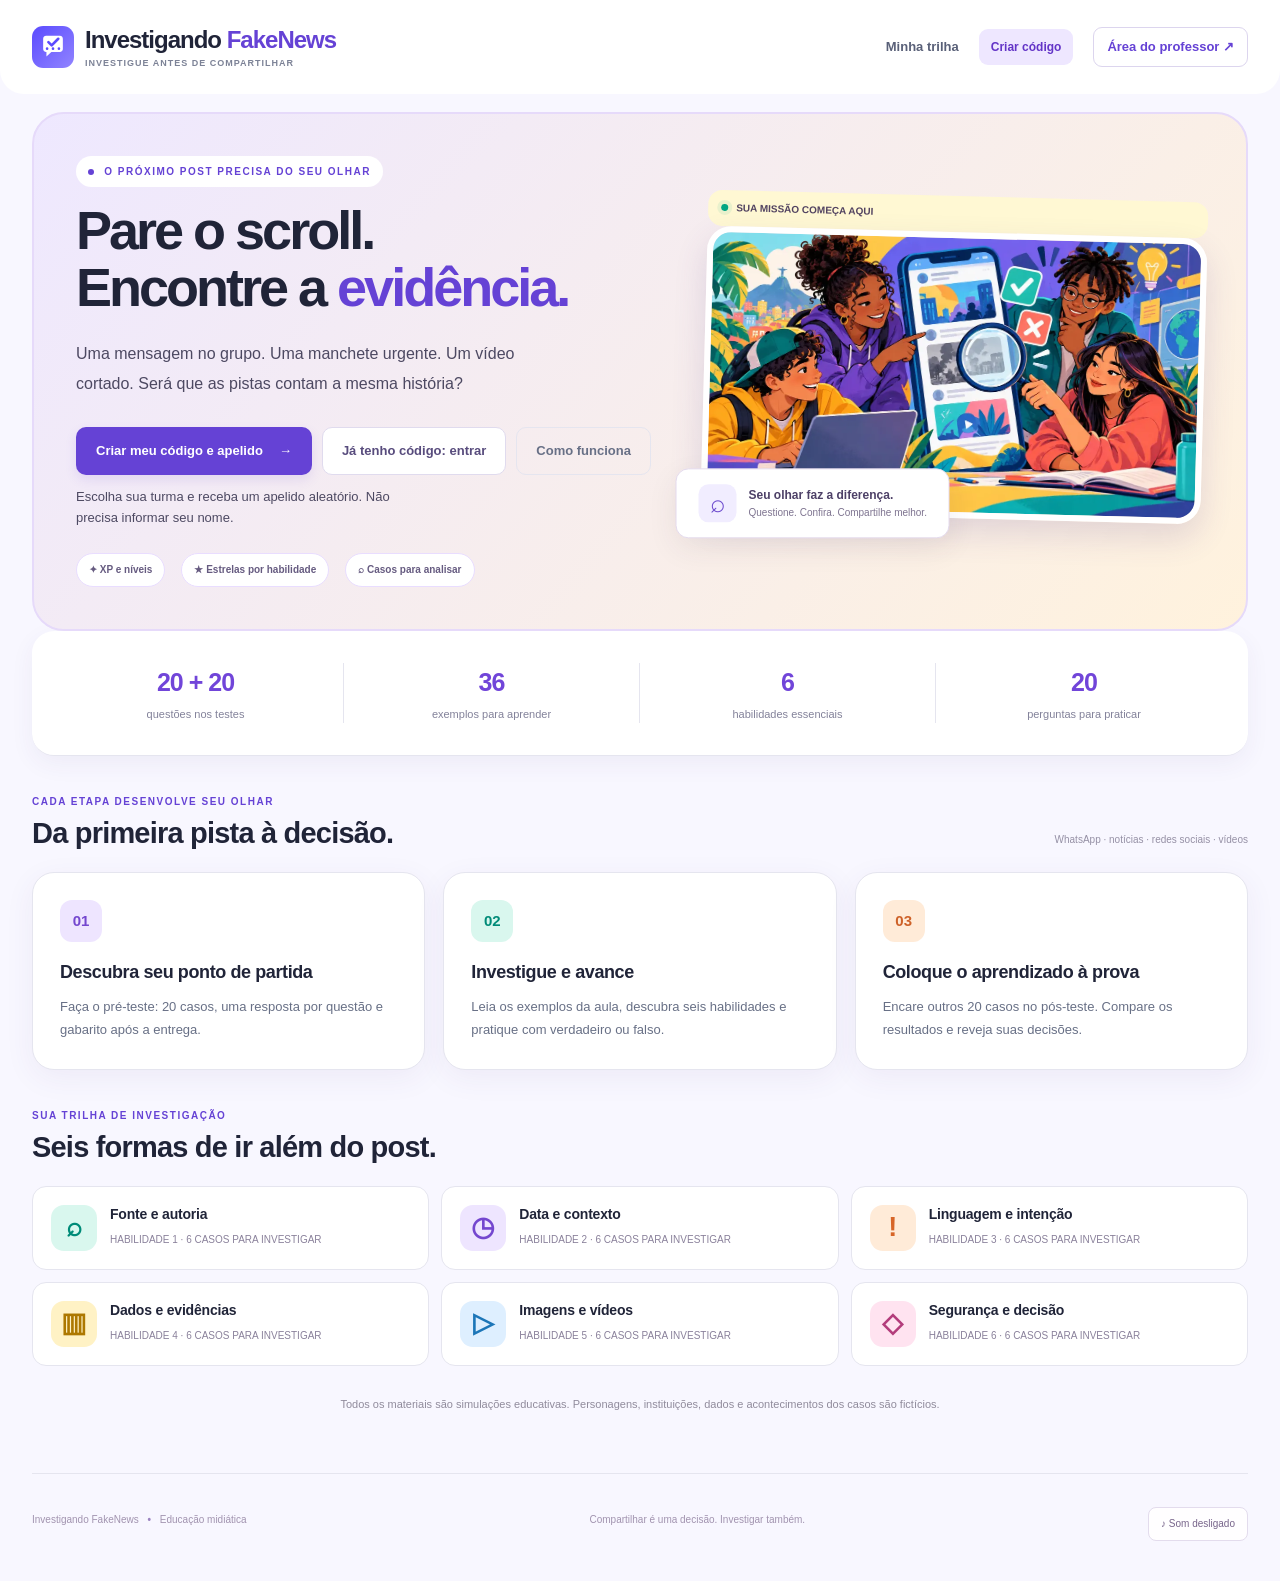
==== commit 89512db9: "Destacar criação de código e apelido na página inicial e no menu" ====
--- a/index.html
+++ b/index.html
@@ -1,21 +1,21 @@
 <!doctype html>
 <html lang="pt-BR">
-<head><meta charset="utf-8"><meta name="viewport" content="width=device-width,initial-scale=1"><meta name="description" content="Investigue conversas, notícias e publicações. Uma trilha de educação midiática com missões e provas contextualizadas."><title>Investigando FakeNews — Antes de compartilhar, investigue.</title><link rel="icon" href="assets/logo.svg"><link rel="stylesheet" href="styles.css?v=20261007-1"><link rel="stylesheet" href="scene.css"><link rel="stylesheet" href="aula-jovem.css?v=1"></head>
+<head><meta charset="utf-8"><meta name="viewport" content="width=device-width,initial-scale=1"><meta name="description" content="Investigue conversas, notícias e publicações. Uma trilha de educação midiática com missões e provas contextualizadas."><title>Investigando FakeNews — Antes de compartilhar, investigue.</title><link rel="icon" href="assets/logo.svg"><link rel="stylesheet" href="styles.css?v=20261007-1"><link rel="stylesheet" href="scene.css"><link rel="stylesheet" href="aula-jovem.css?v=20261123-cadastro2"></head>
 <body>
-<header class="topbar"><a href="#" class="brand" onclick="app.home();return false"><img src="assets/logo.svg" alt=""><span>Investigando <span>FakeNews</span><small>investigue antes de compartilhar</small></span></a><nav aria-label="Principal"><button class="nav-link" onclick="app.login()">Minha trilha</button><button class="nav-link teacher-link" onclick="app.teacher()">Área do professor ↗</button><button id="top-logout" class="nav-link" onclick="cloud.logout()" hidden>Sair da conta</button></nav></header>
+<header class="topbar"><a href="#" class="brand" onclick="app.home();return false"><img src="assets/logo.svg" alt=""><span>Investigando <span>FakeNews</span><small>investigue antes de compartilhar</small></span></a><nav aria-label="Principal"><button class="nav-link" onclick="app.login()">Minha trilha</button><a class="nav-link signup-link" href="#/aluno/cadastro">Criar código</a><button class="nav-link teacher-link" onclick="app.teacher()">Área do professor ↗</button><button id="top-logout" class="nav-link" onclick="cloud.logout()" hidden>Sair da conta</button></nav></header>
 <main id="main" tabindex="-1"><section id="connecting" class="screen"><div class="panel"><h1>Recuperando sua trilha…</h1><p>Aguarde enquanto carregamos sua sessão e o progresso salvo.</p></div></section>
 <section id="home" class="screen active">
-<div class="hero"><div class="hero-copy"><span class="eyebrow"><i></i> O PRÓXIMO POST PRECISA DO SEU OLHAR</span><h1>Pare o scroll.<br>Encontre a <em>evidência.</em></h1><p>Uma mensagem no grupo. Uma manchete urgente. Um vídeo cortado. Será que as pistas contam a mesma história?</p><div class="actions"><button class="btn primary" onclick="app.login()">Começar a investigar <span>→</span></button><button class="btn secondary" onclick="document.getElementById('how').scrollIntoView({behavior:'smooth'})">Como funciona</button></div><div class="hero-pills"><span>✦ XP e níveis</span><span>★ Estrelas por habilidade</span><span>⌕ Casos para analisar</span></div></div><div class="hero-evidence"><div class="hero-label"><span class="pulse"></span> SUA MISSÃO COMEÇA AQUI</div><img class="hero-art" src="assets/aula-digital.webp" alt="Estudantes investigam informações digitais em conjunto"><div id="hero-case" hidden></div><div class="hero-float"><span>⌕</span><div><b>Seu olhar faz a diferença.</b><small>Questione. Confira. Compartilhe melhor.</small></div></div></div></div>
+<div class="hero"><div class="hero-copy"><span class="eyebrow"><i></i> O PRÓXIMO POST PRECISA DO SEU OLHAR</span><h1>Pare o scroll.<br>Encontre a <em>evidência.</em></h1><p>Uma mensagem no grupo. Uma manchete urgente. Um vídeo cortado. Será que as pistas contam a mesma história?</p><div class="actions"><a class="btn primary" id="home-create-code" href="#/aluno/cadastro">Criar meu código e apelido <span>→</span></a><button class="btn secondary" onclick="app.login()">Já tenho código: entrar</button><button class="btn quiet" onclick="document.getElementById('how').scrollIntoView({behavior:'smooth'})">Como funciona</button></div><p class="signup-intro">Escolha sua turma e receba um apelido aleatório. Não precisa informar seu nome.</p><div class="hero-pills"><span>✦ XP e níveis</span><span>★ Estrelas por habilidade</span><span>⌕ Casos para analisar</span></div></div><div class="hero-evidence"><div class="hero-label"><span class="pulse"></span> SUA MISSÃO COMEÇA AQUI</div><img class="hero-art" src="assets/aula-digital.webp" alt="Estudantes investigam informações digitais em conjunto"><div id="hero-case" hidden></div><div class="hero-float"><span>⌕</span><div><b>Seu olhar faz a diferença.</b><small>Questione. Confira. Compartilhe melhor.</small></div></div></div></div>
 <div class="fact-strip"><div><b>20 + 20</b><span>questões nos testes</span></div><div><b>36</b><span>exemplos para aprender</span></div><div><b>6</b><span>habilidades essenciais</span></div><div><b>20</b><span>perguntas para praticar</span></div></div>
 <div id="how" class="section-head"><div><span class="eyebrow">CADA ETAPA DESENVOLVE SEU OLHAR</span><h2>Da primeira pista à decisão.</h2></div><span class="section-note">WhatsApp · notícias · redes sociais · vídeos</span></div><div class="how-grid"><article><span class="step-icon purple">01</span><h3>Descubra seu ponto de partida</h3><p>Faça o pré-teste: 20 casos, uma resposta por questão e gabarito após a entrega.</p></article><article><span class="step-icon green">02</span><h3>Investigue e avance</h3><p>Leia os exemplos da aula, descubra seis habilidades e pratique com verdadeiro ou falso.</p></article><article><span class="step-icon orange">03</span><h3>Coloque o aprendizado à prova</h3><p>Encare outros 20 casos no pós-teste. Compare os resultados e reveja suas decisões.</p></article></div>
 <div class="section-head"><div><span class="eyebrow">SUA TRILHA DE INVESTIGAÇÃO</span><h2>Seis formas de ir além do post.</h2></div></div><div id="home-skills" class="home-skills"></div><p class="simulation-note">Todos os materiais são simulações educativas. Personagens, instituições, dados e acontecimentos dos casos são fictícios.</p>
 </section>
-<section class="screen" id="login"><div class="login-layout"><div class="login-copy"><span class="eyebrow">SEU OLHAR FAZ A DIFERENÇA</span><h1>Você não precisa<br>ter todas as respostas.<br><em>Precisa saber investigar.</em></h1><p>As pistas estão nos casos. Leia com atenção, compare as fontes e use o que encontrar para decidir.</p><div class="login-facts"><b>36</b><span>exemplos para explorar<br>ao longo da trilha</span></div></div><form class="panel login-panel" onsubmit="event.preventDefault();app.enter()"><button class="back" type="button" onclick="app.home()">← Início</button><h2>Entrar com meu código</h2><p>Use o código que você escolheu ao se cadastrar. Suas respostas continuam de onde parou.</p><label for="code">Meu código de aluno</label><input id="code" placeholder="JOAO301" maxlength="20" required autocomplete="off" aria-describedby="code-help login-error"><small id="code-help">Guarde seu código. Ele é a chave de acesso ao seu progresso.</small><fieldset class="avatar-select"><legend>Escolha seu símbolo</legend><div id="login-avatars" class="avatar-options"></div></fieldset><p id="login-error" class="error" role="alert"></p><button class="btn primary full" type="submit">Continuar minha trilha →</button><button class="btn secondary full" type="button" onclick="cloud.studentSignupScreen()">Sou novo: criar meu código</button><p class="small muted">Não precisa de e-mail nem senha. Ao terminar em um computador compartilhado, use Sair da conta.</p></form></div></section>
-<section class="screen" id="student-signup"><div class="login-layout"><div class="login-copy"><span class="eyebrow">PRIMEIRA INVESTIGAÇÃO</span><h1>Seu nome.<br>Sua turma.<br><em>Seu código.</em></h1><p>Cadastre-se uma vez. Depois, basta usar seu código para continuar.</p></div><form class="panel login-panel" onsubmit="event.preventDefault();cloud.registerStudent(this)"><button class="back" type="button" onclick="app.login()">← Já tenho um código</button><h2>Criar meu código de aluno</h2><label for="student-name">Nome escolhido para seu código</label><input id="student-name" name="name" minlength="2" maxlength="80" required autocomplete="name" oninput="cloud.previewCode()"><label for="student-class">Número da turma</label><select id="student-class" name="classroom_id" required onchange="cloud.previewCode()"><option value="">Carregando turmas…</option></select><small id="class-help">Escolha a turma cadastrada pelo seu professor.</small><p id="student-code-preview" class="notice">Seu código será seu nome + número da turma, sem espaços. Exemplo: JOAO301.</p><p id="student-signup-error" class="error" role="alert"></p><button class="btn primary full" type="submit">Cadastrar meu código →</button></form></div></section>
-<section class="screen" id="student-code"><div class="panel account-panel"><span class="eyebrow">CADASTRO CONCLUÍDO</span><h1>Este é o seu código.</h1><p>Anote ou copie antes de continuar. Na próxima vez, você entra só com ele.</p><p id="created-code" class="created-code"></p><p id="created-student"></p><button class="btn secondary" onclick="cloud.copyCode()">Copiar código</button><button class="btn primary" onclick="app.dashboard()">Começar minha trilha →</button></div></section>
+<section class="screen" id="login"><div class="login-layout"><div class="login-copy"><span class="eyebrow">SEU OLHAR FAZ A DIFERENÇA</span><h1>Você não precisa<br>ter todas as respostas.<br><em>Precisa saber investigar.</em></h1><p>As pistas estão nos casos. Leia com atenção, compare as fontes e use o que encontrar para decidir.</p><div class="login-facts"><b>36</b><span>exemplos para explorar<br>ao longo da trilha</span></div></div><form class="panel login-panel" onsubmit="event.preventDefault();app.enter()"><button class="back" type="button" onclick="app.home()">← Início</button><h2>Entrar com meu código</h2><p>Use o código recebido no cadastro. Suas respostas continuam de onde parou.</p><label for="code">Meu código de aluno</label><input id="code" placeholder="AURORACORAL1" maxlength="20" required autocomplete="off" aria-describedby="code-help login-error"><small id="code-help">Guarde seu código. Ele é a chave de acesso ao seu progresso.</small><fieldset class="avatar-select"><legend>Escolha seu símbolo</legend><div id="login-avatars" class="avatar-options"></div></fieldset><p id="login-error" class="error" role="alert"></p><button class="btn primary full" type="submit">Continuar minha trilha →</button><button class="btn secondary full" type="button" onclick="cloud.studentSignupScreen()">Sou novo: gerar apelido e código</button><p class="small muted">Não precisa de e-mail nem senha. Ao terminar em um computador compartilhado, use Sair da conta.</p></form></div></section>
+<section class="screen" id="student-signup"><div class="login-layout"><div class="login-copy"><span class="eyebrow">PRIMEIRA INVESTIGAÇÃO</span><h1>Sua turma.<br>Seu apelido.<br><em>Sua investigação.</em></h1><p>Escolha a turma. A plataforma cria um apelido para você, sem pedir seu nome.</p></div><form class="panel login-panel" onsubmit="event.preventDefault();cloud.registerStudent(this)"><button class="back" type="button" onclick="app.login()">← Já tenho um código</button><h2>Gerar meu apelido e código</h2><label for="student-class">Número da turma</label><select id="student-class" name="classroom_id" required onchange="cloud.previewCode()"><option value="">Carregando turmas…</option></select><small id="class-help">Escolha a turma cadastrada pelo seu professor.</small><p id="student-code-preview" class="notice" role="status">Seu código será um apelido aleatório + número da turma. Exemplo: AURORACORAL1. Você verá o seu após o cadastro.</p><p class="small muted">Não informe seu nome. O apelido será gerado automaticamente. Guarde seu código e não o compartilhe: ele dá acesso às suas respostas.</p><p id="student-signup-error" class="error" role="alert"></p><button class="btn primary full" type="submit">Gerar meu apelido e código →</button></form></div></section>
+<section class="screen" id="student-code"><div class="panel account-panel"><span class="eyebrow">CADASTRO CONCLUÍDO</span><h1>Seu apelido está pronto.</h1><p>Anote ou copie antes de continuar. Na próxima vez, você entra só com ele.</p><p id="created-code" class="created-code"></p><p id="created-student"></p><button class="btn secondary" onclick="cloud.copyCode()">Copiar código</button><button class="btn primary" onclick="app.dashboard()">Começar minha trilha →</button></div></section>
 <section class="screen" id="teacher-login"><div class="panel account-panel"><button class="back" onclick="app.home()">← Início</button><h1>Entrar como professor</h1><p>Acompanhe as respostas e a evolução de suas turmas em tempo real.</p><form onsubmit="event.preventDefault();cloud.teacherLogin(this)"><label for="teacher-email">E-mail</label><input id="teacher-email" name="email" type="email" required autocomplete="username"><label for="teacher-password">Senha</label><input id="teacher-password" name="password" type="password" required autocomplete="current-password"><p id="cloud-teacher-error" class="error" role="alert"></p><button class="btn primary full" type="submit">Entrar como professor →</button></form><button class="btn secondary full" onclick="app.show('teacher-signup')">Criar minha conta de professor</button></div></section>
 <section class="screen" id="teacher-signup"><div class="panel account-panel"><button class="back" onclick="app.show('teacher-login')">← Já tenho uma conta</button><h1>Criar conta de professor</h1><form onsubmit="event.preventDefault();cloud.registerTeacher(this)"><label for="prof-name">Seu nome</label><input id="prof-name" name="name" minlength="2" maxlength="80" required autocomplete="name"><label for="prof-email">E-mail</label><input id="prof-email" name="email" type="email" required autocomplete="email"><label for="prof-password">Criar senha</label><input id="prof-password" name="password" type="password" minlength="8" required autocomplete="new-password"><p class="small muted">Use pelo menos 8 caracteres. Depois do cadastro, crie suas turmas ou use o convite de outro professor.</p><p id="teacher-signup-message" role="status"></p><button class="btn primary full" type="submit">Criar conta →</button></form></div></section>
-<section class="screen" id="dashboard"><div class="player-banner"><div class="player-id"><button class="avatar" id="player-avatar" onclick="app.avatarDialog()" aria-label="Trocar símbolo"></button><div><span class="eyebrow">SUA CENTRAL DE INVESTIGAÇÃO</span><h1 id="greeting"></h1><p id="student-identity"></p><p class="small">Meu código: <b id="student-current-code"></b></p><p id="player-title"></p></div></div><div class="player-stats"><div><small>XP TOTAL</small><b id="xp"></b></div><div><small>NÍVEL</small><b id="level"></b></div><div><small>ESTRELAS</small><b id="total-stars"></b></div></div></div><div class="level-progress"><div><b id="next-level"></b><span id="level-caption"></span></div><div class="progress"><i id="level-bar"></i></div></div><div id="resume"></div>
+<section class="screen" id="dashboard"><div class="player-banner"><div class="player-id"><button class="avatar" id="player-avatar" onclick="app.avatarDialog()" aria-label="Trocar símbolo"></button><div><span class="eyebrow">SUA CENTRAL DE INVESTIGAÇÃO</span><h1 id="greeting"></h1><p id="student-identity"></p><p class="small">Meu código: <b id="student-current-code"></b></p><p id="player-title"></p></div></div><div class="player-stats"><div><small>XP TOTAL</small><b id="xp"></b></div><div><small>NÍVEL</small><b id="level"></b></div><div><small>ESTRELAS</small><b id="total-stars"></b></div></div></div><div class="level-progress"><div><b id="next-level"></b><span id="level-caption"></span></div><div class="progress"><i id="level-bar"></i></div></div><div id="resume"></div><div id="assessment-before"></div><article class="panel" style="margin:20px 0;border:2px solid #d9c8ff"><span class="eyebrow">ATIVIDADE DE HOJE · VERDADEIRO OU FALSO</span><h2>Desafio de Educação Digital e Midiática: Especial Fake News</h2><p>Pratique com as 20 situações da aula. Marque verdadeiro ou falso e confira a explicação de cada resposta.</p><button class="btn primary" id="practice-open" onclick="app.openPractice()">Abrir questionário de verdadeiro ou falso →</button><p id="practice-access" class="small" style="margin-top:12px"></p></article><section aria-labelledby="optional-missions-title" style="margin:24px 0"><div class="section-head"><div><span class="eyebrow">PRÁTICA EXTRA · OPCIONAL</span><h2 id="optional-missions-title">Missões para quem quiser ir além</h2><p>Explore os 36 casos, ganhe XP e conquiste estrelas. As missões são opcionais: você não precisa concluí-las para terminar a aula ou liberar o pós-teste.</p></div></div><div class="skill-grid" id="steps"></div></section>
 <div class="panel" style="margin:20px 0"><span class="eyebrow">AULA DE INVESTIGAÇÃO</span><h2>Aprenda a investigar, passo a passo.</h2><p id="class-lesson-status" role="status"></p><p>Uma aula contínua com 36 exemplos e explicações curtas. Leia os casos e descubra o que cada um ensina.</p><button class="btn primary" onclick="app.openClassLesson()">Abrir a aula completa →</button></div>
 <details class="panel" style="margin:20px 0">
 <summary style="cursor:pointer;font-weight:800;font-size:20px">Guia rápido: como investigar uma informação</summary>
@@ -31,15 +31,16 @@
 <div class="notice"><b>Experimente em grupo:</b> uma mensagem diz “URGENTE! Amanhã não haverá aula. Compartilhe!” e não apresenta data, autoria ou comunicado oficial. O que vocês precisam conferir antes de acreditar?</div>
 <details><summary style="cursor:pointer;font-weight:700">Ver uma resposta possível</summary><p>Confirme a data e procure o comunicado nos canais oficiais da escola, acessados por você. A mensagem sozinha não prova que a informação é verdadeira nem que é falsa; enquanto não houver confirmação, não a compartilhe como fato.</p></details>
 <p><b>Agora pratique:</b> abra as habilidades abaixo, leia as orientações e investigue os casos com atenção às explicações após cada resposta.</p>
-</details><div class="dashboard-layout"><div><div class="section-head"><div><span class="eyebrow">UMA DECISÃO BEM FUNDAMENTADA DE CADA VEZ</span><h2>Seu próximo caso está aqui.</h2></div></div><div id="assessment-before"></div><div class="skill-grid" id="steps" style="display:none"></div><div class="assessment-grid" id="assessment-after"></div></div><aside class="game-sidebar"><article class="panel streak-panel"><span class="eyebrow">RITMO DE INVESTIGAÇÃO</span><b id="streak-count"></b><p>Acertos seguidos na primeira tentativa de novas missões.</p><span class="streak-tag">Refazer ajuda a aprender.</span></article><article class="panel collection-panel"><span class="eyebrow">SUAS CONQUISTAS</span><div id="mini-medals" class="mini-medals"></div><button class="back" onclick="app.achievements()">Abrir coleção →</button></article><article class="panel progress-panel"><div><b>Trilha concluída</b><strong id="pct"></strong></div><div class="progress"><i id="bar"></i></div><p id="progress-detail" class="small"></p></article></aside></div><div class="actions end-actions"><button class="btn secondary" onclick="app.result()">Ver minha evolução ↗</button><button class="btn quiet" onclick="app.backup()">Baixar cópia do progresso</button></div></section>
-<section class="screen" id="class-lesson"><button class="back" onclick="app.dashboard()">← Central de investigação</button><div class="page-head"><div><span class="eyebrow">AULA COMPLETA · 36 EXEMPLOS</span><h1>Antes de compartilhar, investigue.</h1><p>Uma sequência de exemplos fictícios para aprender a identificar informações enganosas. Leia no seu ritmo e discuta as pistas com a turma.</p></div></div><details class="panel" style="margin:20px 0" id="desafio"><summary style="cursor:pointer;font-weight:800;font-size:20px">Desafio de Educação Digital e Midiática: Especial Fake News</summary><p>Responda verdadeiro ou falso em cada situação. Você verá uma explicação logo após escolher. É uma prática: suas respostas não são enviadas ao professor nem contam como pós-teste.</p><div id="desafio-items"></div></details><div id="class-lesson-content"></div><div class="panel"><h2>Você chegou ao final!</h2><p>Concluir a aula libera o pós-teste para ser feito no momento combinado com seu professor. A conclusão é registrada separadamente das respostas das antigas missões.</p><button class="btn primary" onclick="app.completeClassLesson()">Concluí a aula →</button></div></section>
+</details><div class="dashboard-layout"><div><div class="section-head"><div><span class="eyebrow">UMA DECISÃO BEM FUNDAMENTADA DE CADA VEZ</span><h2>Avaliação e experiência</h2></div></div><div class="assessment-grid" id="assessment-after"></div></div><aside class="game-sidebar"><article class="panel streak-panel"><span class="eyebrow">RITMO DE INVESTIGAÇÃO</span><b id="streak-count"></b><p>Acertos seguidos na primeira tentativa de novas missões.</p><span class="streak-tag">Refazer ajuda a aprender.</span></article><article class="panel collection-panel"><span class="eyebrow">SUAS CONQUISTAS</span><div id="mini-medals" class="mini-medals"></div><button class="back" onclick="app.achievements()">Abrir coleção →</button></article><article class="panel progress-panel"><div><b>Trilha concluída</b><strong id="pct"></strong></div><div class="progress"><i id="bar"></i></div><p id="progress-detail" class="small"></p></article></aside></div><div class="actions end-actions"><button class="btn secondary" onclick="app.result()">Ver minha evolução ↗</button><button class="btn quiet" onclick="app.backup()">Baixar cópia do progresso</button></div></section>
+<section class="screen" id="practice"><button class="back" onclick="app.dashboard()">← Central de investigação</button><div class="page-head"><div><span class="eyebrow">ATIVIDADE DE HOJE · 20 PERGUNTAS</span><h1>Desafio de Educação Digital e Midiática: Especial Fake News</h1><p>Responda com verdadeiro ou falso para cada situação. Confira a correção e a explicação após marcar sua resposta.</p><p class="small">Suas respostas são salvas para o professor acompanhar. Cada questão respondida vale 10 XP, mesmo se você errar. A primeira resposta fica registrada e não pode ser alterada. Esta atividade é separada do pós-teste.</p></div></div><div id="desafio-items"></div><button class="btn secondary" onclick="app.dashboard()">Voltar para minha trilha →</button></section>
+<section class="screen" id="class-lesson"><button class="back" onclick="app.dashboard()">← Central de investigação</button><div class="page-head"><div><span class="eyebrow">AULA COMPLETA · 36 EXEMPLOS</span><h1>Antes de compartilhar, investigue.</h1><p>Uma sequência de exemplos fictícios para aprender a identificar informações enganosas. Leia no seu ritmo e discuta as pistas com a turma.</p></div></div><div id="class-lesson-content"></div><div class="panel"><h2>Você chegou ao final!</h2><p>Concluir a aula libera o pós-teste para ser feito no momento combinado com seu professor. A conclusão é registrada separadamente das respostas das antigas missões.</p><button class="btn primary" onclick="app.completeClassLesson()">Concluí a aula →</button></div></section>
 <section class="screen" id="module"><button class="back" onclick="app.dashboard()">← Central de investigação</button><div id="module-banner" class="module-banner"></div><div class="lesson panel"><span class="eyebrow">FERRAMENTAS PARA ESSES CASOS</span><ul id="lesson-list"></ul></div><div class="progress-panel module-progress"><div><b>Casos concluídos</b><strong id="module-count"></strong></div><div class="progress"><i id="module-bar"></i></div><p id="module-star-hint" class="small"></p></div><div class="mission-grid" id="missions"></div></section>
 <section class="screen quiz-screen" id="quiz"><div class="quiz-top"><button class="back" onclick="app.exitQuiz()">← Salvar e sair</button><div><span class="eyebrow" id="quiz-mode"></span><b id="quiz-count"></b></div><button id="review-button" class="btn secondary compact" onclick="app.reviewExam()">Revisar e entregar</button></div><div class="progress"><i id="quiz-bar"></i></div><div class="exam-banner" id="exam-banner"><span>✎ PROVA EM ANDAMENTO</span><span id="exam-status"></span><small>O gabarito aparece depois da entrega.</small></div><div class="question-layout"><div class="case-column"><div class="case-label"><b>⌕ MATERIAL DO CASO</b><button class="back" onclick="app.zoomCase()">Ampliar imagem ↗</button></div><div id="case-content"></div><details class="transcript"><summary>Ler o conteúdo em texto</summary><p id="case-transcript"></p></details></div><article class="question-panel"><div class="question-meta"><span class="pill" id="question-tag"></span><button class="read-btn" onclick="app.readQuestion()">◖)) Ouvir</button></div><span class="question-title" id="question-title"></span><h1 id="question-text"></h1><p id="choose-hint" class="choose-hint"></p><div class="answers" id="answers"></div><div id="feedback" class="feedback hidden" role="status" aria-live="polite"></div><div class="flag-row" id="flag-row"><button id="flag-button" onclick="app.flag()" aria-pressed="false">⚑ Marcar para revisar</button></div><div class="quiz-footer"><small id="xp-hint"></small><div class="actions"><button class="btn secondary compact" id="previous" onclick="app.previous()">← Anterior</button><button class="btn primary" id="next" onclick="app.next()">Próxima →</button></div></div></article></div><div class="exam-navigation panel" id="exam-navigation"><div><b>Navegue pelas questões</b><span><i class="legend-dot filled"></i>Respondida <i class="legend-dot flagged"></i>Revisar</span></div><div class="question-map" id="question-map"></div></div></section>
 <section class="screen" id="exam-result"><button class="back" onclick="app.dashboard()">← Central de investigação</button><div class="page-head"><div><span class="eyebrow">ENTREGA CONCLUÍDA</span><h1 id="exam-result-title"></h1><p id="exam-result-subtitle"></p></div><div class="exam-grade" id="exam-grade"></div></div><div id="exam-skill-results" class="skill-results"></div><div class="section-head"><div><span class="eyebrow">O RACIOCÍNIO POR TRÁS DE CADA RESPOSTA</span><h2>Gabarito comentado</h2></div><label class="review-filter"><input id="only-errors" type="checkbox" onchange="app.renderExamReview()"> Mostrar apenas erros</label></div><div id="exam-explanations" class="exam-explanations"></div><div class="actions"><button class="btn primary" onclick="app.dashboard()">Continuar na trilha →</button><button class="btn secondary" onclick="app.result()">Comparar meus resultados</button></div></section>
 <section class="screen" id="survey"><button class="back" onclick="app.dashboard()">← Central de investigação</button><div class="page-head"><div><span class="eyebrow">SUA EXPERIÊNCIA CONTA</span><h1>Como foi investigar?</h1><p>Não há resposta certa. Indique quanto concorda com cada frase.</p></div></div><form onchange="app.saveSurveyDraft()" id="survey-form" onsubmit="app.submitSurvey(event)"><div id="survey-items" class="survey-grid"></div><div class="actions"><button class="btn primary" type="submit">Salvar minha avaliação ✓</button></div></form></section>
 <section class="screen" id="result"><button class="back" onclick="app.dashboard()">← Central de investigação</button><div class="page-head"><div><span class="eyebrow">SEU PERCURSO EM EVIDÊNCIAS</span><h1>Sua evolução</h1><p>Compare os primeiros resultados dos testes e acompanhe as habilidades praticadas.</p></div></div><div id="result-content"></div><div class="actions"><button class="btn primary" onclick="app.dashboard()">Continuar na trilha →</button><button class="btn secondary" onclick="window.print()">Imprimir resultado</button></div></section>
 <section class="screen" id="achievements"><button class="back" onclick="app.dashboard()">← Central de investigação</button><div class="page-head"><div><span class="eyebrow">CADA CONQUISTA TEM UMA HISTÓRIA</span><h1>Sua coleção</h1><p>Investigue novos casos, aperfeiçoe suas respostas e avance nas seis habilidades.</p></div></div><div id="achievement-grid" class="achievement-grid"></div></section>
-<section class="screen" id="teacher"><button class="back" onclick="app.home()">← Início</button><div class="page-head"><div><span class="eyebrow">ÁREA DO PROFESSOR</span><h1>Resultados da turma</h1><p>Participantes e respostas salvos no banco online.</p></div></div><div class="notice">Acesso restrito ao professor. As respostas e os resultados são atualizados automaticamente enquanto este painel estiver aberto.</div><details class="panel" style="margin:20px 0"><summary style="cursor:pointer;font-weight:800;font-size:20px">Roteiro para a aula de 40 minutos</summary><ol><li><b>5 minutos:</b> apresente a proposta e pergunte como a turma verifica uma informação.</li><li><b>30 minutos:</b> abra “Aula completa”. Em duplas, leiam os exemplos e conversem sobre as pistas e as explicações. Há 36 exemplos; o ritmo de referência é de cerca de 50 segundos por exemplo.</li><li><b>5 minutos:</b> retome as principais estratégias e peça que os alunos concluam a aula. Organize o pós-teste para a próxima semana.</li></ol><p>O tempo real depende da turma. O botão de conclusão registra que o aluno declarou ter terminado a leitura; ele não registra acertos nem comprova aprendizado. O pós-teste fica disponível após a conclusão e deve ser realizado no momento orientado pelo professor.</p></details><div class="actions"><button class="btn primary" onclick="app.exportCSV()">Resultados CSV ↓</button><button class="btn secondary" onclick="app.exportAnswers()">Respostas CSV ↓</button><button class="btn secondary" onclick="app.backup()">Backup JSON ↓</button><button class="btn quiet" onclick="app.teacher()">Atualizar</button></div><div class="panel"><h2>Minhas turmas</h2><p>Cadastre o número da turma para os alunos poderem criar seus códigos. Para outro professor acompanhar a mesma turma, compartilhe o convite exibido abaixo.</p><form class="actions" onsubmit="event.preventDefault();cloud.createClass(this)"><label>Nova turma <input name="number" inputmode="numeric" pattern="[0-9]{1,5}" placeholder="301" required></label><button class="btn secondary" type="submit">Criar turma</button></form><form class="actions" onsubmit="event.preventDefault();cloud.joinClass(this)"><label>Convite de outro professor <input name="invite" maxlength="24" required autocomplete="off"></label><button class="btn quiet" type="submit">Participar da turma</button></form><p id="class-management-message" role="status"></p><div id="teacher-class-list"></div></div><div id="teacher-stats" class="stats-grid"></div><div class="panel table-panel"><div class="table-head"><h2>Participantes</h2><label>Buscar código<input id="search" type="search" placeholder="ALUNO01" oninput="app.teacherTable(this.value)"></label></div><div class="table-scroll"><table><thead><tr><th>Aluno / turma / código</th><th>Pré-teste</th><th>Pós-teste</th><th>Diferença</th><th>Aula</th><th>XP</th><th>Habilidades</th><th>Percepção</th><th>Em andamento</th><th>Ações</th></tr></thead><tbody id="teacher-rows"></tbody></table></div></div><div id="teacher-details" class="panel hidden"></div></section>
+<section class="screen" id="teacher"><button class="back" onclick="app.home()">← Início</button><div class="page-head"><div><span class="eyebrow">ÁREA DO PROFESSOR</span><h1>Resultados da turma</h1><p>Participantes e respostas salvos no banco online.</p></div></div><div class="notice">Acesso restrito ao professor. As respostas e os resultados são atualizados automaticamente enquanto este painel estiver aberto.</div><details class="panel" style="margin:20px 0"><summary style="cursor:pointer;font-weight:800;font-size:20px">Roteiro para a aula de 40 minutos</summary><ol><li><b>5 minutos:</b> apresente a proposta e pergunte como a turma verifica uma informação.</li><li><b>30 minutos:</b> abra “Aula completa”. Em duplas, leiam os exemplos e conversem sobre as pistas e as explicações. Há 36 exemplos; o ritmo de referência é de cerca de 50 segundos por exemplo.</li><li><b>5 minutos:</b> retome as principais estratégias e peça que os alunos concluam a aula. Organize o pós-teste para a próxima semana.</li></ol><p>O tempo real depende da turma. O botão de conclusão registra que o aluno declarou ter terminado a leitura; ele não registra acertos nem comprova aprendizado. O pós-teste fica disponível após a conclusão e deve ser realizado no momento orientado pelo professor.</p></details><div class="actions"><button class="btn primary" onclick="app.exportCSV()">Resultados CSV ↓</button><button class="btn secondary" onclick="app.exportAnswers()">Respostas CSV ↓</button><button class="btn secondary" onclick="app.backup()">Backup JSON ↓</button><button class="btn quiet" onclick="app.teacher()">Atualizar</button></div><div class="panel"><h2>Minhas turmas</h2><p>Cadastre o número da turma para os alunos poderem criar seus códigos. Para outro professor acompanhar a mesma turma, compartilhe o convite exibido abaixo.</p><form class="actions" onsubmit="event.preventDefault();cloud.createClass(this)"><label>Nova turma <input name="number" inputmode="numeric" pattern="[0-9]{1,5}" placeholder="301" required></label><button class="btn secondary" type="submit">Criar turma</button></form><form class="actions" onsubmit="event.preventDefault();cloud.joinClass(this)"><label>Convite de outro professor <input name="invite" maxlength="24" required autocomplete="off"></label><button class="btn quiet" type="submit">Participar da turma</button></form><p id="class-management-message" role="status"></p><div id="teacher-class-list"></div></div><div id="teacher-stats" class="stats-grid"></div><div class="panel table-panel"><div class="table-head"><h2>Participantes</h2><label>Buscar código<input id="search" type="search" placeholder="ALUNO01" oninput="app.teacherTable(this.value)"></label></div><div class="table-scroll"><table><thead><tr><th>Aluno / turma / código</th><th>Pré-teste</th><th>Pós-teste</th><th>Diferença</th><th>Aula</th><th>Verdadeiro/Falso</th><th>XP</th><th>Habilidades</th><th>Percepção</th><th>Em andamento</th><th>Ações</th></tr></thead><tbody id="teacher-rows"></tbody></table></div></div><div id="teacher-details" class="panel hidden"></div></section>
 </main>
 <footer><span>Investigando FakeNews <b>•</b> Educação midiática</span><span>Compartilhar é uma decisão. Investigar também.</span><button id="sound-toggle" class="sound-toggle" onclick="app.toggleSound()" aria-pressed="false">♪ Som desligado</button></footer>
 <div id="toast" class="toast" role="status" aria-live="polite"></div><div id="xp-balloons" class="xp-balloons" aria-hidden="true"></div><div id="reward-live" class="sr-only" aria-live="polite"></div><div id="confetti" aria-hidden="true"></div>
@@ -50,5 +51,5 @@
 <dialog id="avatar-dialog" class="dialog"><button class="dialog-close" aria-label="Fechar símbolos" onclick="this.closest('dialog').close()">×</button><h2>Seu símbolo de investigação</h2><div id="change-avatars" class="avatar-options"></div></dialog>
 <dialog id="image-dialog" class="image-dialog"><button class="dialog-close" aria-label="Fechar imagem" onclick="this.closest('dialog').close()">×</button><h2 id="image-title"></h2><p class="small muted">Imagem do caso. Se precisar, use o zoom do navegador.</p><img id="case-image" alt=""></dialog>
 
-<script src="questions.js"></script><script src="post.js"></script><script src="missions.js"></script><script src="scenes.js"></script><script src="desafio.js?v=20261027-2"></script><script src="app.js?v=20261027-aula4"></script><script src="vendor/supabase-2.117.2.js"></script><script src="config.js"></script><script src="cloud.js?v=20261007-1"></script><script src="navigation.js?v=20261027-aula2"></script>
+<script src="questions.js"></script><script src="post.js"></script><script src="missions.js"></script><script src="scenes.js"></script><script src="desafio.js?v=20261028-vf2"></script><script src="app.js?v=20261028-vf2"></script><script src="vendor/supabase-2.117.2.js"></script><script src="config.js"></script><script src="cloud.js?v=20261123-apelidos1"></script><script src="navigation.js?v=20261028-vf1"></script>
 </body></html>
--- a/aula-jovem.css
+++ b/aula-jovem.css
@@ -1,2 +1,5 @@
 /* Visual de educação midiática: colorido, legível e adaptável. */
 body{background:#f8f7ff}.topbar{background:#fff;border-radius:0 0 24px 24px}.hero{background:linear-gradient(132deg,#eee8ff 0%,#fff2dd 100%);border:2px solid #e6dafa;border-radius:32px;padding:42px;overflow:hidden}.hero-copy h1{font-weight:900}.hero-copy p{color:#4d4962}.hero .eyebrow{background:#fff;padding:8px 12px;border-radius:30px;display:inline-block}.hero-pills span{background:#fff;border:1px solid #e9ddff;border-radius:30px;padding:8px 12px}.hero-art{width:100%;height:auto;max-height:390px;object-fit:cover;border-radius:24px;border:6px solid white;box-shadow:0 14px 32px #55409229}.hero-label{background:#fff8d3;border-radius:14px;padding:10px 13px;font-weight:800;color:#514260}.hero-float{background:#fff}.fact-strip{border-radius:22px;background:#fff;box-shadow:0 8px 25px #4838780f}.fact-strip b{color:#7145d9}.how-grid article{border-radius:22px;background:#fff;box-shadow:0 8px 30px #4c347c10}.desafio-card{display:grid;grid-template-columns:minmax(140px,200px) minmax(0,1fr);gap:22px;padding:20px;border:2px solid #e7ddff;border-radius:22px;background:#fff}.desafio-picture{background:#f1ebff;padding:10px;border-radius:16px;align-self:start}.desafio-picture img{width:100%;max-height:180px;object-fit:contain;border-radius:10px}.desafio-picture small{display:block;color:#625678;margin-top:6px;line-height:1.3}.desafio-body p{color:#24213a;font-size:16px}.desafio-number{display:block;color:#6d42ce;font-weight:800;font-size:11px;letter-spacing:1px;margin-bottom:10px}.desafio-body .actions{display:flex;flex-wrap:wrap;gap:8px}.desafio-body .actions button:first-child{background:#d9f8e8;border-color:#a2dcb9;color:#176a48}.desafio-body .actions button:last-child{background:#ffe7e6;border-color:#f0b5b1;color:#a72e43}@media(max-width:700px){.hero{padding:25px 20px;border-radius:24px}.hero-art{max-height:280px}.desafio-card{grid-template-columns:1fr;gap:14px}.desafio-picture img{max-height:170px}.desafio-body p{font-size:15px}}
+
+/* Entrada direta para novos alunos, inclusive no menu de celulares. */
+.topbar .signup-link{display:inline-flex;align-items:center;justify-content:center;padding:9px 12px;background:#eee7ff;color:#6334c7;border-radius:9px;font-size:12px;text-decoration:none;white-space:nowrap}.topbar .signup-link:hover{background:#e2d7ff}.hero .signup-intro{font-size:13px;line-height:1.6;margin-top:12px;max-width:44ch}
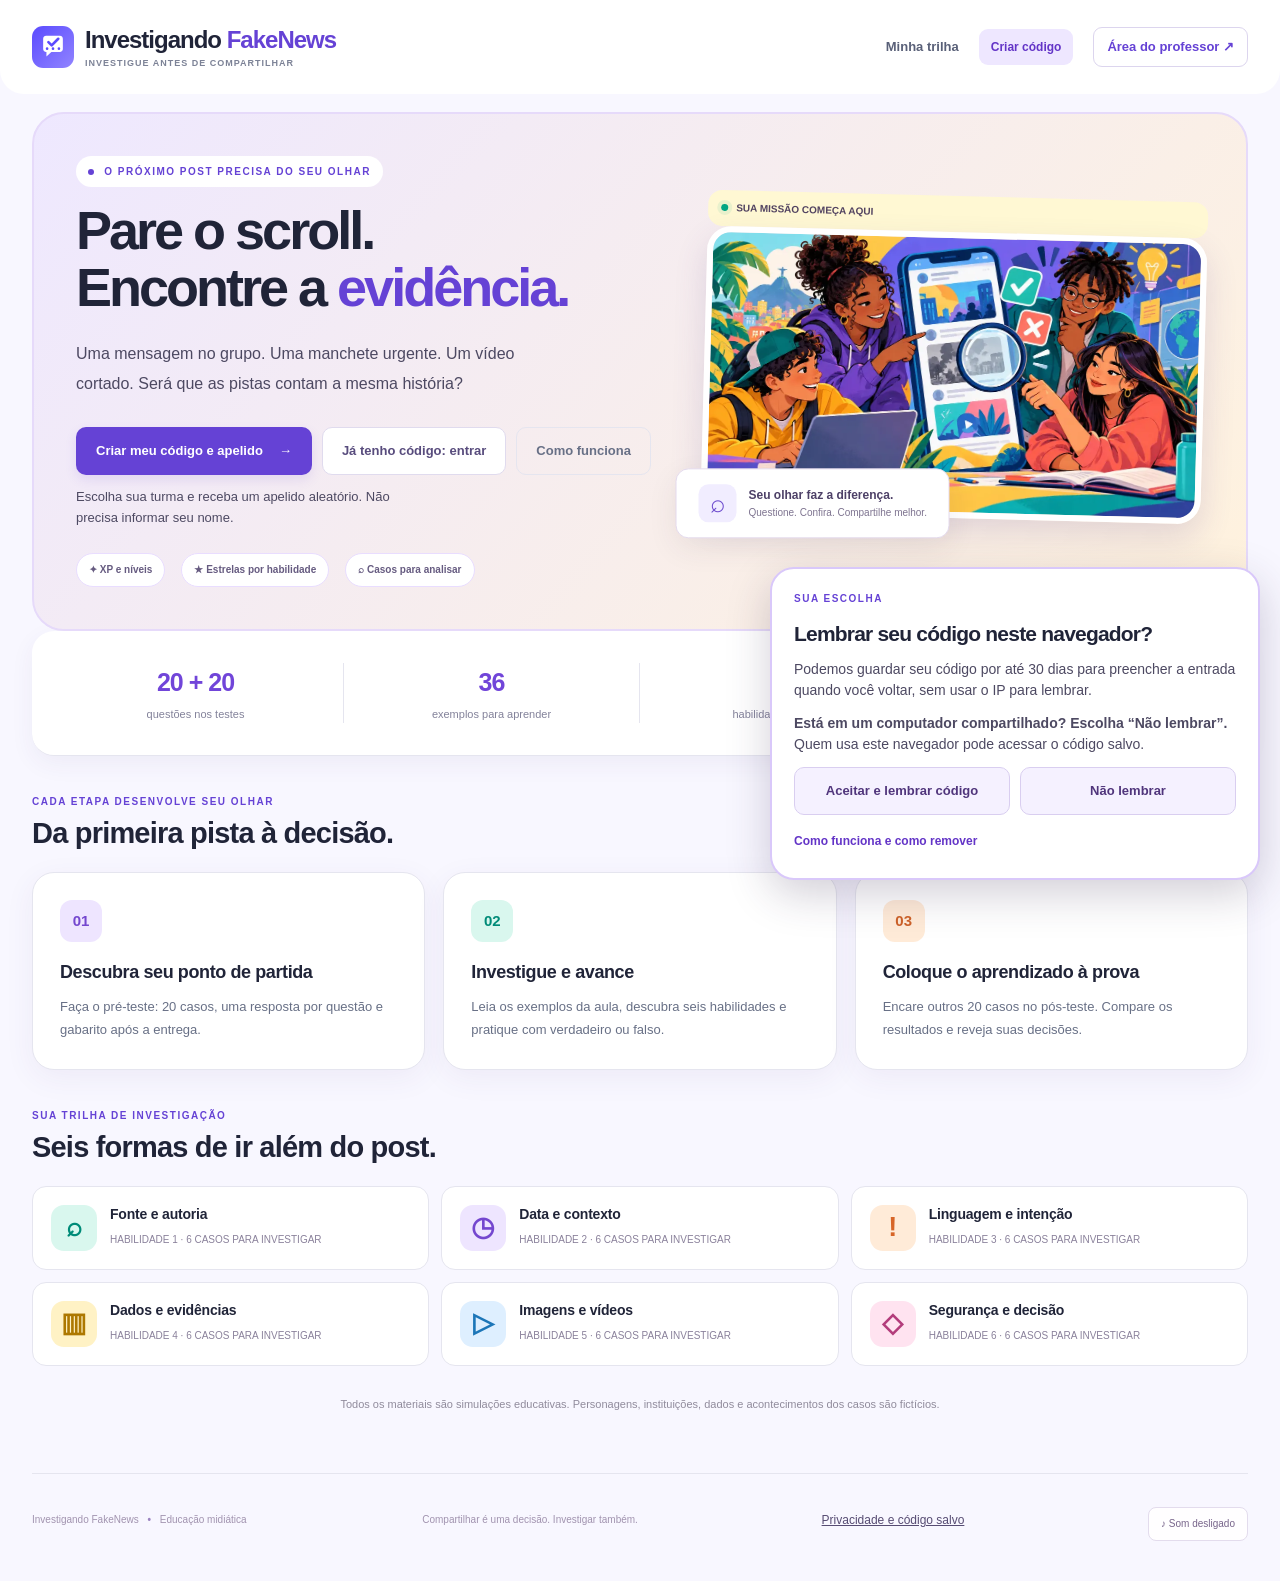
==== commit bb9490f2: "Lembrar código no navegador com consentimento e sem vínculo por IP" ====
--- a/index.html
+++ b/index.html
@@ -1,6 +1,6 @@
 <!doctype html>
 <html lang="pt-BR">
-<head><meta charset="utf-8"><meta name="viewport" content="width=device-width,initial-scale=1"><meta name="description" content="Investigue conversas, notícias e publicações. Uma trilha de educação midiática com missões e provas contextualizadas."><title>Investigando FakeNews — Antes de compartilhar, investigue.</title><link rel="icon" href="assets/logo.svg"><link rel="stylesheet" href="styles.css?v=20261007-1"><link rel="stylesheet" href="scene.css"><link rel="stylesheet" href="aula-jovem.css?v=20261123-cadastro2"></head>
+<head><meta charset="utf-8"><meta name="viewport" content="width=device-width,initial-scale=1"><meta name="description" content="Investigue conversas, notícias e publicações. Uma trilha de educação midiática com missões e provas contextualizadas."><title>Investigando FakeNews — Antes de compartilhar, investigue.</title><link rel="icon" href="assets/logo.svg"><link rel="stylesheet" href="styles.css?v=20261007-1"><link rel="stylesheet" href="scene.css"><link rel="stylesheet" href="aula-jovem.css?v=20261123-cookie1"></head>
 <body>
 <header class="topbar"><a href="#" class="brand" onclick="app.home();return false"><img src="assets/logo.svg" alt=""><span>Investigando <span>FakeNews</span><small>investigue antes de compartilhar</small></span></a><nav aria-label="Principal"><button class="nav-link" onclick="app.login()">Minha trilha</button><a class="nav-link signup-link" href="#/aluno/cadastro">Criar código</a><button class="nav-link teacher-link" onclick="app.teacher()">Área do professor ↗</button><button id="top-logout" class="nav-link" onclick="cloud.logout()" hidden>Sair da conta</button></nav></header>
 <main id="main" tabindex="-1"><section id="connecting" class="screen"><div class="panel"><h1>Recuperando sua trilha…</h1><p>Aguarde enquanto carregamos sua sessão e o progresso salvo.</p></div></section>
@@ -10,9 +10,9 @@
 <div id="how" class="section-head"><div><span class="eyebrow">CADA ETAPA DESENVOLVE SEU OLHAR</span><h2>Da primeira pista à decisão.</h2></div><span class="section-note">WhatsApp · notícias · redes sociais · vídeos</span></div><div class="how-grid"><article><span class="step-icon purple">01</span><h3>Descubra seu ponto de partida</h3><p>Faça o pré-teste: 20 casos, uma resposta por questão e gabarito após a entrega.</p></article><article><span class="step-icon green">02</span><h3>Investigue e avance</h3><p>Leia os exemplos da aula, descubra seis habilidades e pratique com verdadeiro ou falso.</p></article><article><span class="step-icon orange">03</span><h3>Coloque o aprendizado à prova</h3><p>Encare outros 20 casos no pós-teste. Compare os resultados e reveja suas decisões.</p></article></div>
 <div class="section-head"><div><span class="eyebrow">SUA TRILHA DE INVESTIGAÇÃO</span><h2>Seis formas de ir além do post.</h2></div></div><div id="home-skills" class="home-skills"></div><p class="simulation-note">Todos os materiais são simulações educativas. Personagens, instituições, dados e acontecimentos dos casos são fictícios.</p>
 </section>
-<section class="screen" id="login"><div class="login-layout"><div class="login-copy"><span class="eyebrow">SEU OLHAR FAZ A DIFERENÇA</span><h1>Você não precisa<br>ter todas as respostas.<br><em>Precisa saber investigar.</em></h1><p>As pistas estão nos casos. Leia com atenção, compare as fontes e use o que encontrar para decidir.</p><div class="login-facts"><b>36</b><span>exemplos para explorar<br>ao longo da trilha</span></div></div><form class="panel login-panel" onsubmit="event.preventDefault();app.enter()"><button class="back" type="button" onclick="app.home()">← Início</button><h2>Entrar com meu código</h2><p>Use o código recebido no cadastro. Suas respostas continuam de onde parou.</p><label for="code">Meu código de aluno</label><input id="code" placeholder="AURORACORAL1" maxlength="20" required autocomplete="off" aria-describedby="code-help login-error"><small id="code-help">Guarde seu código. Ele é a chave de acesso ao seu progresso.</small><fieldset class="avatar-select"><legend>Escolha seu símbolo</legend><div id="login-avatars" class="avatar-options"></div></fieldset><p id="login-error" class="error" role="alert"></p><button class="btn primary full" type="submit">Continuar minha trilha →</button><button class="btn secondary full" type="button" onclick="cloud.studentSignupScreen()">Sou novo: gerar apelido e código</button><p class="small muted">Não precisa de e-mail nem senha. Ao terminar em um computador compartilhado, use Sair da conta.</p></form></div></section>
+<section class="screen" id="login"><div class="login-layout"><div class="login-copy"><span class="eyebrow">SEU OLHAR FAZ A DIFERENÇA</span><h1>Você não precisa<br>ter todas as respostas.<br><em>Precisa saber investigar.</em></h1><p>As pistas estão nos casos. Leia com atenção, compare as fontes e use o que encontrar para decidir.</p><div class="login-facts"><b>36</b><span>exemplos para explorar<br>ao longo da trilha</span></div></div><form class="panel login-panel" onsubmit="event.preventDefault();app.enter()"><button class="back" type="button" onclick="app.home()">← Início</button><h2>Entrar com meu código</h2><p>Use o código recebido no cadastro. Suas respostas continuam de onde parou.</p><label for="code">Meu código de aluno</label><input id="code" placeholder="AURORACORAL1" maxlength="20" required autocomplete="off" aria-describedby="code-help login-error"><small id="code-help">Guarde seu código. Ele é a chave de acesso ao seu progresso.</small><div id="remembered-code-hint" class="remembered-code-hint" hidden><span>Preenchemos o código salvo neste navegador. Confira antes de entrar.</span><button type="button" class="back" onclick="codeMemory.forget()">Esquecer código salvo</button></div><fieldset class="avatar-select"><legend>Escolha seu símbolo</legend><div id="login-avatars" class="avatar-options"></div></fieldset><p id="login-error" class="error" role="alert"></p><button class="btn primary full" type="submit">Continuar minha trilha →</button><button class="btn secondary full" type="button" onclick="cloud.studentSignupScreen()">Sou novo: gerar apelido e código</button><p class="small muted">Não precisa de e-mail nem senha. Ao terminar em um computador compartilhado, use Sair da conta.</p></form></div></section>
 <section class="screen" id="student-signup"><div class="login-layout"><div class="login-copy"><span class="eyebrow">PRIMEIRA INVESTIGAÇÃO</span><h1>Sua turma.<br>Seu apelido.<br><em>Sua investigação.</em></h1><p>Escolha a turma. A plataforma cria um apelido para você, sem pedir seu nome.</p></div><form class="panel login-panel" onsubmit="event.preventDefault();cloud.registerStudent(this)"><button class="back" type="button" onclick="app.login()">← Já tenho um código</button><h2>Gerar meu apelido e código</h2><label for="student-class">Número da turma</label><select id="student-class" name="classroom_id" required onchange="cloud.previewCode()"><option value="">Carregando turmas…</option></select><small id="class-help">Escolha a turma cadastrada pelo seu professor.</small><p id="student-code-preview" class="notice" role="status">Seu código será um apelido aleatório + número da turma. Exemplo: AURORACORAL1. Você verá o seu após o cadastro.</p><p class="small muted">Não informe seu nome. O apelido será gerado automaticamente. Guarde seu código e não o compartilhe: ele dá acesso às suas respostas.</p><p id="student-signup-error" class="error" role="alert"></p><button class="btn primary full" type="submit">Gerar meu apelido e código →</button></form></div></section>
-<section class="screen" id="student-code"><div class="panel account-panel"><span class="eyebrow">CADASTRO CONCLUÍDO</span><h1>Seu apelido está pronto.</h1><p>Anote ou copie antes de continuar. Na próxima vez, você entra só com ele.</p><p id="created-code" class="created-code"></p><p id="created-student"></p><button class="btn secondary" onclick="cloud.copyCode()">Copiar código</button><button class="btn primary" onclick="app.dashboard()">Começar minha trilha →</button></div></section>
+<section class="screen" id="student-code"><div class="panel account-panel"><span class="eyebrow">CADASTRO CONCLUÍDO</span><h1>Seu apelido está pronto.</h1><p>Anote ou copie antes de continuar. Na próxima vez, você entra só com ele.</p><p id="created-code" class="created-code"></p><p id="created-student"></p><p id="created-memory-status" class="small muted">Anote ou copie seu código.</p><button class="btn secondary" onclick="cloud.copyCode()">Copiar código</button><button class="btn primary" onclick="app.dashboard()">Começar minha trilha →</button></div></section>
 <section class="screen" id="teacher-login"><div class="panel account-panel"><button class="back" onclick="app.home()">← Início</button><h1>Entrar como professor</h1><p>Acompanhe as respostas e a evolução de suas turmas em tempo real.</p><form onsubmit="event.preventDefault();cloud.teacherLogin(this)"><label for="teacher-email">E-mail</label><input id="teacher-email" name="email" type="email" required autocomplete="username"><label for="teacher-password">Senha</label><input id="teacher-password" name="password" type="password" required autocomplete="current-password"><p id="cloud-teacher-error" class="error" role="alert"></p><button class="btn primary full" type="submit">Entrar como professor →</button></form><button class="btn secondary full" onclick="app.show('teacher-signup')">Criar minha conta de professor</button></div></section>
 <section class="screen" id="teacher-signup"><div class="panel account-panel"><button class="back" onclick="app.show('teacher-login')">← Já tenho uma conta</button><h1>Criar conta de professor</h1><form onsubmit="event.preventDefault();cloud.registerTeacher(this)"><label for="prof-name">Seu nome</label><input id="prof-name" name="name" minlength="2" maxlength="80" required autocomplete="name"><label for="prof-email">E-mail</label><input id="prof-email" name="email" type="email" required autocomplete="email"><label for="prof-password">Criar senha</label><input id="prof-password" name="password" type="password" minlength="8" required autocomplete="new-password"><p class="small muted">Use pelo menos 8 caracteres. Depois do cadastro, crie suas turmas ou use o convite de outro professor.</p><p id="teacher-signup-message" role="status"></p><button class="btn primary full" type="submit">Criar conta →</button></form></div></section>
 <section class="screen" id="dashboard"><div class="player-banner"><div class="player-id"><button class="avatar" id="player-avatar" onclick="app.avatarDialog()" aria-label="Trocar símbolo"></button><div><span class="eyebrow">SUA CENTRAL DE INVESTIGAÇÃO</span><h1 id="greeting"></h1><p id="student-identity"></p><p class="small">Meu código: <b id="student-current-code"></b></p><p id="player-title"></p></div></div><div class="player-stats"><div><small>XP TOTAL</small><b id="xp"></b></div><div><small>NÍVEL</small><b id="level"></b></div><div><small>ESTRELAS</small><b id="total-stars"></b></div></div></div><div class="level-progress"><div><b id="next-level"></b><span id="level-caption"></span></div><div class="progress"><i id="level-bar"></i></div></div><div id="resume"></div><div id="assessment-before"></div><article class="panel" style="margin:20px 0;border:2px solid #d9c8ff"><span class="eyebrow">ATIVIDADE DE HOJE · VERDADEIRO OU FALSO</span><h2>Desafio de Educação Digital e Midiática: Especial Fake News</h2><p>Pratique com as 20 situações da aula. Marque verdadeiro ou falso e confira a explicação de cada resposta.</p><button class="btn primary" id="practice-open" onclick="app.openPractice()">Abrir questionário de verdadeiro ou falso →</button><p id="practice-access" class="small" style="margin-top:12px"></p></article><section aria-labelledby="optional-missions-title" style="margin:24px 0"><div class="section-head"><div><span class="eyebrow">PRÁTICA EXTRA · OPCIONAL</span><h2 id="optional-missions-title">Missões para quem quiser ir além</h2><p>Explore os 36 casos, ganhe XP e conquiste estrelas. As missões são opcionais: você não precisa concluí-las para terminar a aula ou liberar o pós-teste.</p></div></div><div class="skill-grid" id="steps"></div></section>
@@ -42,7 +42,9 @@
 <section class="screen" id="achievements"><button class="back" onclick="app.dashboard()">← Central de investigação</button><div class="page-head"><div><span class="eyebrow">CADA CONQUISTA TEM UMA HISTÓRIA</span><h1>Sua coleção</h1><p>Investigue novos casos, aperfeiçoe suas respostas e avance nas seis habilidades.</p></div></div><div id="achievement-grid" class="achievement-grid"></div></section>
 <section class="screen" id="teacher"><button class="back" onclick="app.home()">← Início</button><div class="page-head"><div><span class="eyebrow">ÁREA DO PROFESSOR</span><h1>Resultados da turma</h1><p>Participantes e respostas salvos no banco online.</p></div></div><div class="notice">Acesso restrito ao professor. As respostas e os resultados são atualizados automaticamente enquanto este painel estiver aberto.</div><details class="panel" style="margin:20px 0"><summary style="cursor:pointer;font-weight:800;font-size:20px">Roteiro para a aula de 40 minutos</summary><ol><li><b>5 minutos:</b> apresente a proposta e pergunte como a turma verifica uma informação.</li><li><b>30 minutos:</b> abra “Aula completa”. Em duplas, leiam os exemplos e conversem sobre as pistas e as explicações. Há 36 exemplos; o ritmo de referência é de cerca de 50 segundos por exemplo.</li><li><b>5 minutos:</b> retome as principais estratégias e peça que os alunos concluam a aula. Organize o pós-teste para a próxima semana.</li></ol><p>O tempo real depende da turma. O botão de conclusão registra que o aluno declarou ter terminado a leitura; ele não registra acertos nem comprova aprendizado. O pós-teste fica disponível após a conclusão e deve ser realizado no momento orientado pelo professor.</p></details><div class="actions"><button class="btn primary" onclick="app.exportCSV()">Resultados CSV ↓</button><button class="btn secondary" onclick="app.exportAnswers()">Respostas CSV ↓</button><button class="btn secondary" onclick="app.backup()">Backup JSON ↓</button><button class="btn quiet" onclick="app.teacher()">Atualizar</button></div><div class="panel"><h2>Minhas turmas</h2><p>Cadastre o número da turma para os alunos poderem criar seus códigos. Para outro professor acompanhar a mesma turma, compartilhe o convite exibido abaixo.</p><form class="actions" onsubmit="event.preventDefault();cloud.createClass(this)"><label>Nova turma <input name="number" inputmode="numeric" pattern="[0-9]{1,5}" placeholder="301" required></label><button class="btn secondary" type="submit">Criar turma</button></form><form class="actions" onsubmit="event.preventDefault();cloud.joinClass(this)"><label>Convite de outro professor <input name="invite" maxlength="24" required autocomplete="off"></label><button class="btn quiet" type="submit">Participar da turma</button></form><p id="class-management-message" role="status"></p><div id="teacher-class-list"></div></div><div id="teacher-stats" class="stats-grid"></div><div class="panel table-panel"><div class="table-head"><h2>Participantes</h2><label>Buscar código<input id="search" type="search" placeholder="ALUNO01" oninput="app.teacherTable(this.value)"></label></div><div class="table-scroll"><table><thead><tr><th>Aluno / turma / código</th><th>Pré-teste</th><th>Pós-teste</th><th>Diferença</th><th>Aula</th><th>Verdadeiro/Falso</th><th>XP</th><th>Habilidades</th><th>Percepção</th><th>Em andamento</th><th>Ações</th></tr></thead><tbody id="teacher-rows"></tbody></table></div></div><div id="teacher-details" class="panel hidden"></div></section>
 </main>
-<footer><span>Investigando FakeNews <b>•</b> Educação midiática</span><span>Compartilhar é uma decisão. Investigar também.</span><button id="sound-toggle" class="sound-toggle" onclick="app.toggleSound()" aria-pressed="false">♪ Som desligado</button></footer>
+<footer><span>Investigando FakeNews <b>•</b> Educação midiática</span><span>Compartilhar é uma decisão. Investigar também.</span><button class="privacy-link" type="button" onclick="codeMemory.settings()">Privacidade e código salvo</button><button id="sound-toggle" class="sound-toggle" onclick="app.toggleSound()" aria-pressed="false">♪ Som desligado</button></footer>
+<section id="code-memory-banner" class="code-memory-banner" role="region" aria-labelledby="code-memory-title" hidden><span class="eyebrow">SUA ESCOLHA</span><h2 id="code-memory-title">Lembrar seu código neste navegador?</h2><p>Podemos guardar seu código por até 30 dias para preencher a entrada quando você voltar, sem usar o IP para lembrar.</p><p><b>Está em um computador compartilhado? Escolha “Não lembrar”.</b> Quem usa este navegador pode acessar o código salvo.</p><div class="actions"><button type="button" class="btn secondary" onclick="codeMemory.choose(true)">Aceitar e lembrar código</button><button type="button" class="btn secondary" onclick="codeMemory.choose(false)">Não lembrar</button></div><button type="button" class="back memory-details" onclick="codeMemory.settings()">Como funciona e como remover</button></section>
+<dialog id="code-memory-settings" class="dialog memory-settings" aria-labelledby="memory-settings-title"><button class="dialog-close" type="button" aria-label="Fechar privacidade" onclick="this.closest('dialog').close()">×</button><h2 id="memory-settings-title">Privacidade e código salvo</h2><p>Esta opção é voluntária. Recusar não impede usar as aulas, os testes ou salvar as respostas na plataforma.</p><p>O código fica no armazenamento local deste navegador. Um cookie guarda apenas a escolha de aceitar ou recusar. Não criamos uma associação do código com o IP para lembrar o acesso, nem exibimos IP no painel do professor.</p><p>O prazo é de até 30 dias. Ao voltar, o código é preenchido na entrada; você precisa escolher entrar. Usar “Sair da conta” também remove o código salvo. Apagar os dados do navegador pode removê-lo antes do prazo.</p><p><b>Use somente em um dispositivo pessoal.</b> O código permite acessar suas respostas. Em um dispositivo compartilhado, escolha “Não lembrar” e anote seu código.</p><p class="small muted">Esta preferência não torna os registros da pesquisa anônimos. Os serviços de hospedagem e autenticação podem processar dados de conexão necessários ao funcionamento do site.</p><p id="code-memory-status" role="status"></p><div class="actions"><button type="button" class="btn secondary" onclick="codeMemory.choose(true)">Aceitar e lembrar código</button><button type="button" class="btn secondary" onclick="codeMemory.choose(false)">Não lembrar</button><button id="code-memory-forget" type="button" class="btn quiet" onclick="codeMemory.forget()">Esquecer código salvo</button></div></dialog>
 <div id="toast" class="toast" role="status" aria-live="polite"></div><div id="xp-balloons" class="xp-balloons" aria-hidden="true"></div><div id="reward-live" class="sr-only" aria-live="polite"></div><div id="confetti" aria-hidden="true"></div>
 <dialog id="delete-student-dialog" class="dialog" aria-labelledby="delete-student-title"><h2 id="delete-student-title">Excluir aluno?</h2><p id="delete-student-name"></p><p class="notice">Esta ação apaga definitivamente a conta, as respostas e todo o progresso do aluno. Não é possível desfazer.</p><p>Para confirmar, digite o código <b id="delete-student-code"></b>.</p><form onsubmit="event.preventDefault();cloud.deleteStudent(this)"><label>Código do aluno<input id="delete-confirm-code" name="confirm_code" required autocomplete="off" maxlength="20"></label><p id="delete-student-error" role="status"></p><div class="actions"><button class="btn secondary" type="button" onclick="if(!cloud.deleting)this.closest('dialog').close()">Cancelar</button><button class="btn danger" type="submit">Excluir definitivamente</button></div></form></dialog>
 <dialog id="exam-intro" class="dialog"><button class="dialog-close" aria-label="Fechar" onclick="this.closest('dialog').close()">×</button><span class="eyebrow">LEIA ANTES DE COMEÇAR</span><h2 id="exam-intro-title"></h2><div class="exam-rules"><div><b>20</b><span>questões essenciais</span></div><div><b>30–40</b><span>minutos sugeridos</span></div></div><ul><li>Leia os materiais e escolha uma alternativa por questão.</li><li>Você pode pular, voltar, mudar respostas e marcar itens para revisar.</li><li>A entrega exige as 20 respostas. O gabarito aparece ao final.</li><li>Não há contagem regressiva. Ao sair, o rascunho será salvo.</li></ul><p id="exam-intro-note" class="notice small"></p><button class="btn primary full" onclick="app.beginExam()">Começar prova →</button></dialog>
@@ -51,5 +53,5 @@
 <dialog id="avatar-dialog" class="dialog"><button class="dialog-close" aria-label="Fechar símbolos" onclick="this.closest('dialog').close()">×</button><h2>Seu símbolo de investigação</h2><div id="change-avatars" class="avatar-options"></div></dialog>
 <dialog id="image-dialog" class="image-dialog"><button class="dialog-close" aria-label="Fechar imagem" onclick="this.closest('dialog').close()">×</button><h2 id="image-title"></h2><p class="small muted">Imagem do caso. Se precisar, use o zoom do navegador.</p><img id="case-image" alt=""></dialog>
 
-<script src="questions.js"></script><script src="post.js"></script><script src="missions.js"></script><script src="scenes.js"></script><script src="desafio.js?v=20261028-vf2"></script><script src="app.js?v=20261028-vf2"></script><script src="vendor/supabase-2.117.2.js"></script><script src="config.js"></script><script src="cloud.js?v=20261123-apelidos1"></script><script src="navigation.js?v=20261028-vf1"></script>
+<script src="questions.js"></script><script src="post.js"></script><script src="missions.js"></script><script src="scenes.js"></script><script src="desafio.js?v=20261028-vf2"></script><script src="app.js?v=20261123-cookie1"></script><script src="vendor/supabase-2.117.2.js"></script><script src="config.js"></script><script src="code-memory.js?v=20261123-cookie1"></script><script src="cloud.js?v=20261123-cookie1"></script><script src="navigation.js?v=20261028-vf1"></script>
 </body></html>
--- a/aula-jovem.css
+++ b/aula-jovem.css
@@ -3,3 +3,6 @@
 
 /* Entrada direta para novos alunos, inclusive no menu de celulares. */
 .topbar .signup-link{display:inline-flex;align-items:center;justify-content:center;padding:9px 12px;background:#eee7ff;color:#6334c7;border-radius:9px;font-size:12px;text-decoration:none;white-space:nowrap}.topbar .signup-link:hover{background:#e2d7ff}.hero .signup-intro{font-size:13px;line-height:1.6;margin-top:12px;max-width:44ch}
+
+/* Aviso opcional de lembrança do código, sem bloquear a aula. */
+.code-memory-banner{position:fixed;z-index:1500;right:20px;bottom:20px;width:min(490px,calc(100vw - 40px));max-height:calc(100dvh - 40px);overflow:auto;background:#fff;border:2px solid #d9c8fa;border-radius:24px;padding:22px;box-shadow:0 14px 44px #33234b38}.code-memory-banner[hidden],.remembered-code-hint[hidden]{display:none}.code-memory-banner h2{font-size:21px;line-height:1.25;margin:8px 0 12px}.code-memory-banner p{font-size:14px;line-height:1.5;margin:0 0 12px;color:#4d4962}.code-memory-banner .btn{flex:1;min-width:160px;background:#f5f1ff;border-color:#d9cef0;color:#50357c}.code-memory-banner .btn:hover{background:#ebe3ff}.code-memory-banner .memory-details{display:block;margin-top:12px;color:#6334c7}.remembered-code-hint{display:grid;gap:7px;background:#f2ecff;padding:12px;border-radius:10px;margin:10px 0;font-size:13px}.remembered-code-hint .back{justify-self:start;margin:0;color:#6334c7}.privacy-link{border:0;background:transparent;color:#574c73;text-decoration:underline;padding:8px;font-size:12px}.memory-settings p{font-size:14px;line-height:1.6;margin:12px 0}.memory-settings .actions{margin-top:14px}.memory-settings .btn{flex:1;min-width:150px}.memory-settings #code-memory-status{background:#f4f0ff;border-radius:10px;padding:12px;font-size:13px}@media(max-width:540px){.code-memory-banner{right:12px;bottom:12px;width:calc(100vw - 24px);padding:18px;border-radius:20px}.code-memory-banner h2{font-size:19px}.code-memory-banner .btn{min-width:130px;padding:10px;font-size:12px}}@media print{.code-memory-banner,.remembered-code-hint,.privacy-link{display:none!important}}
